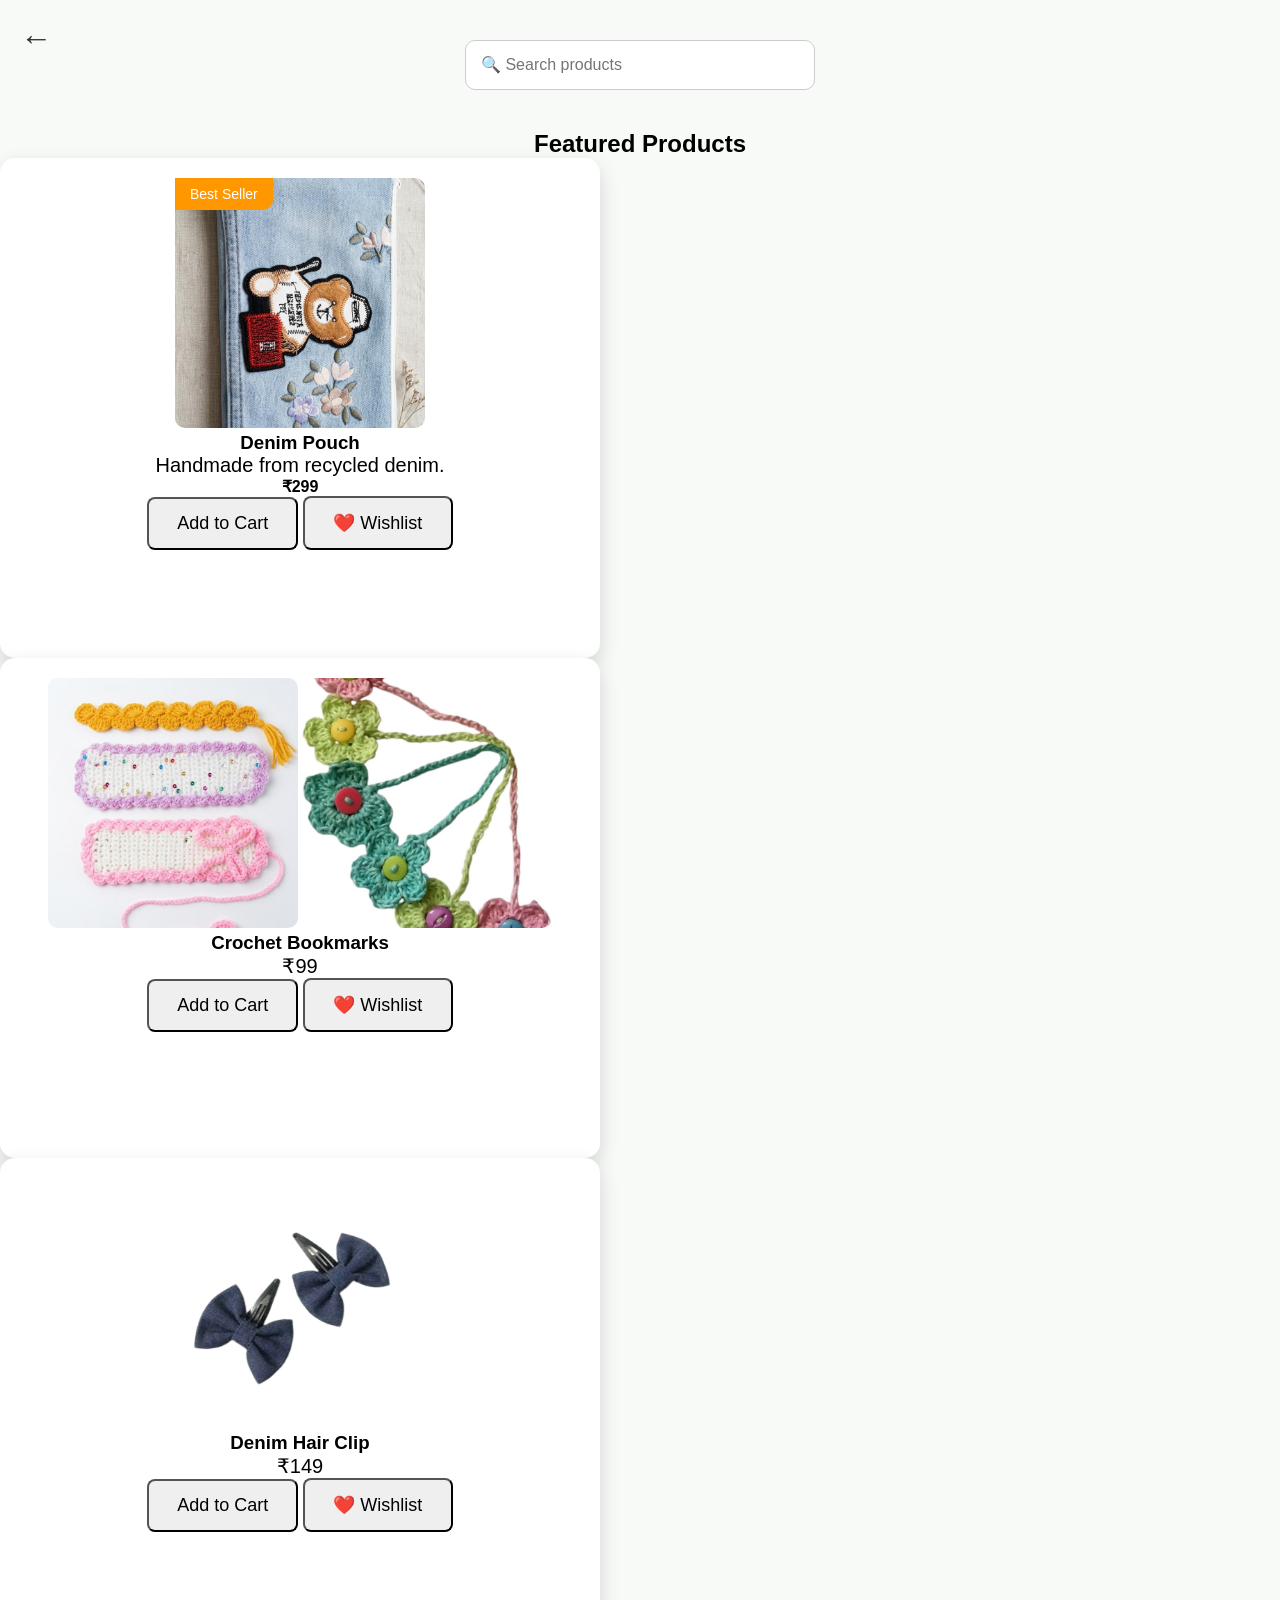
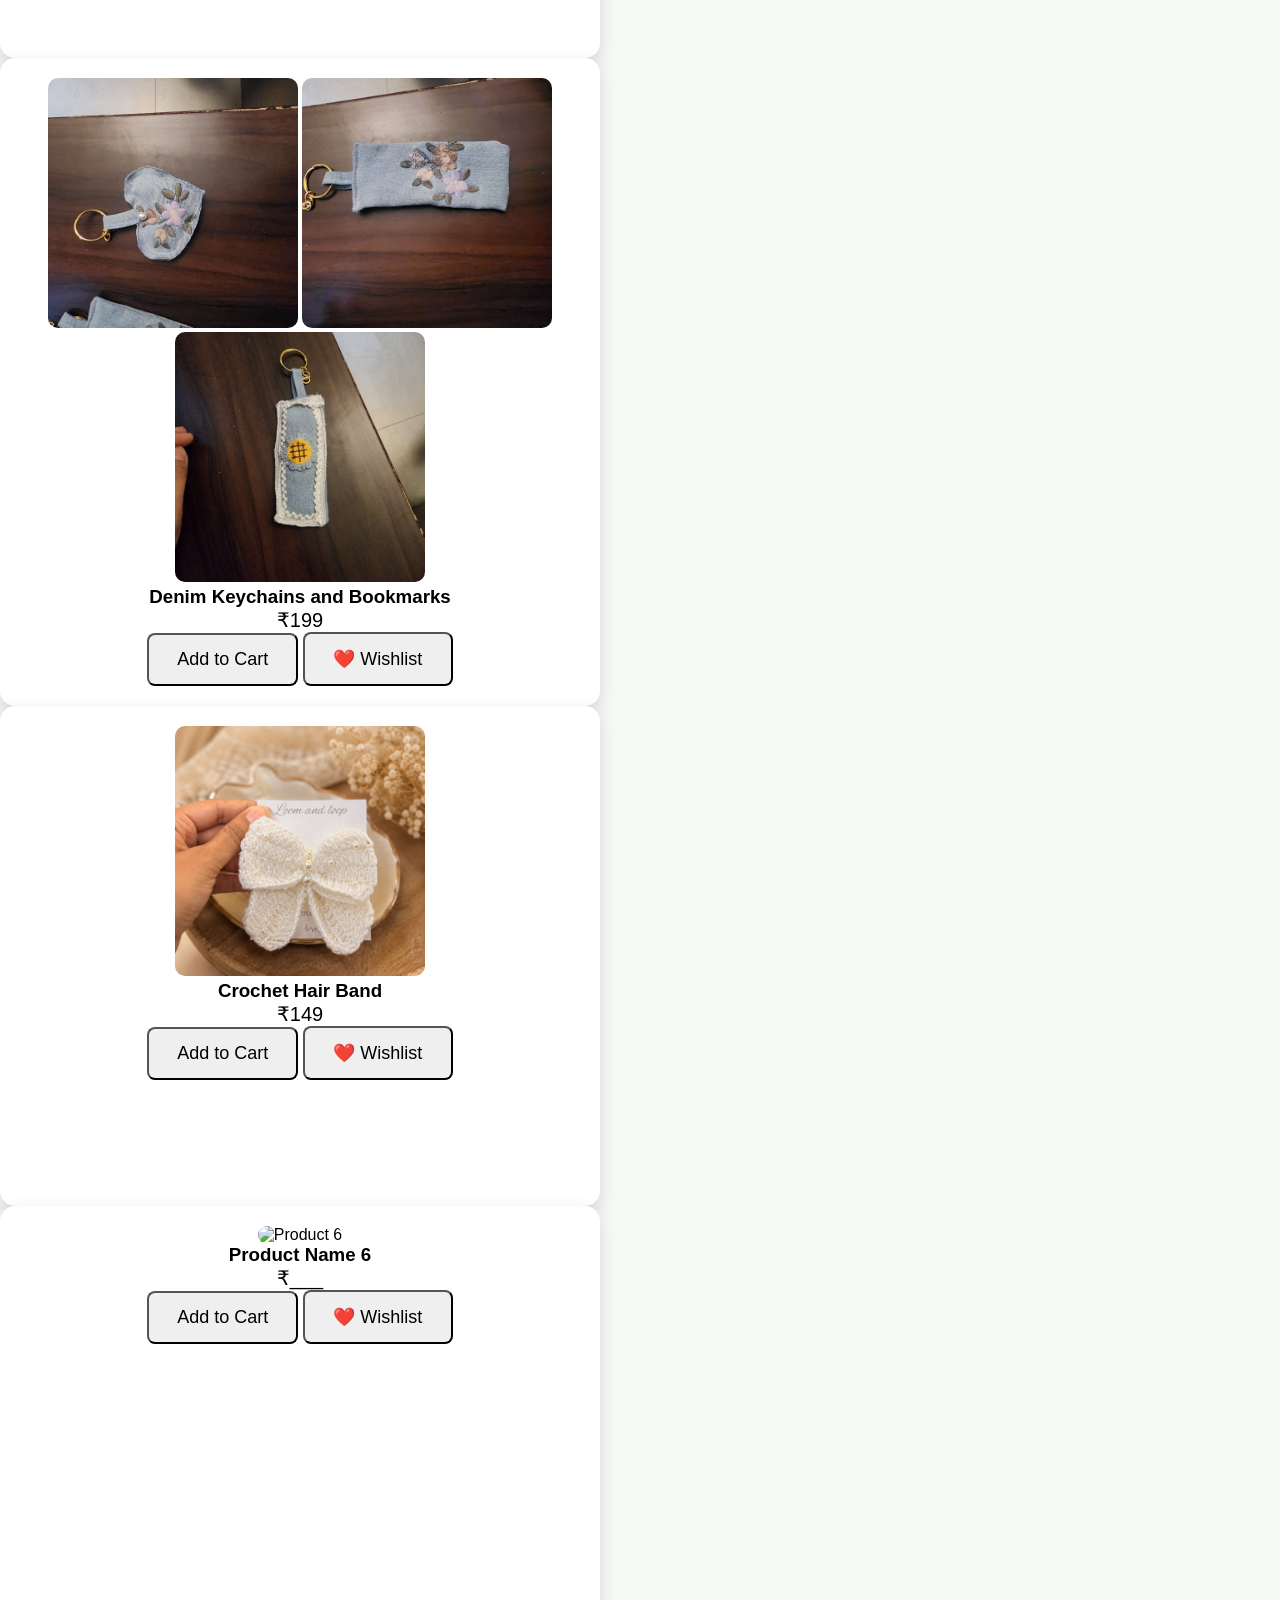
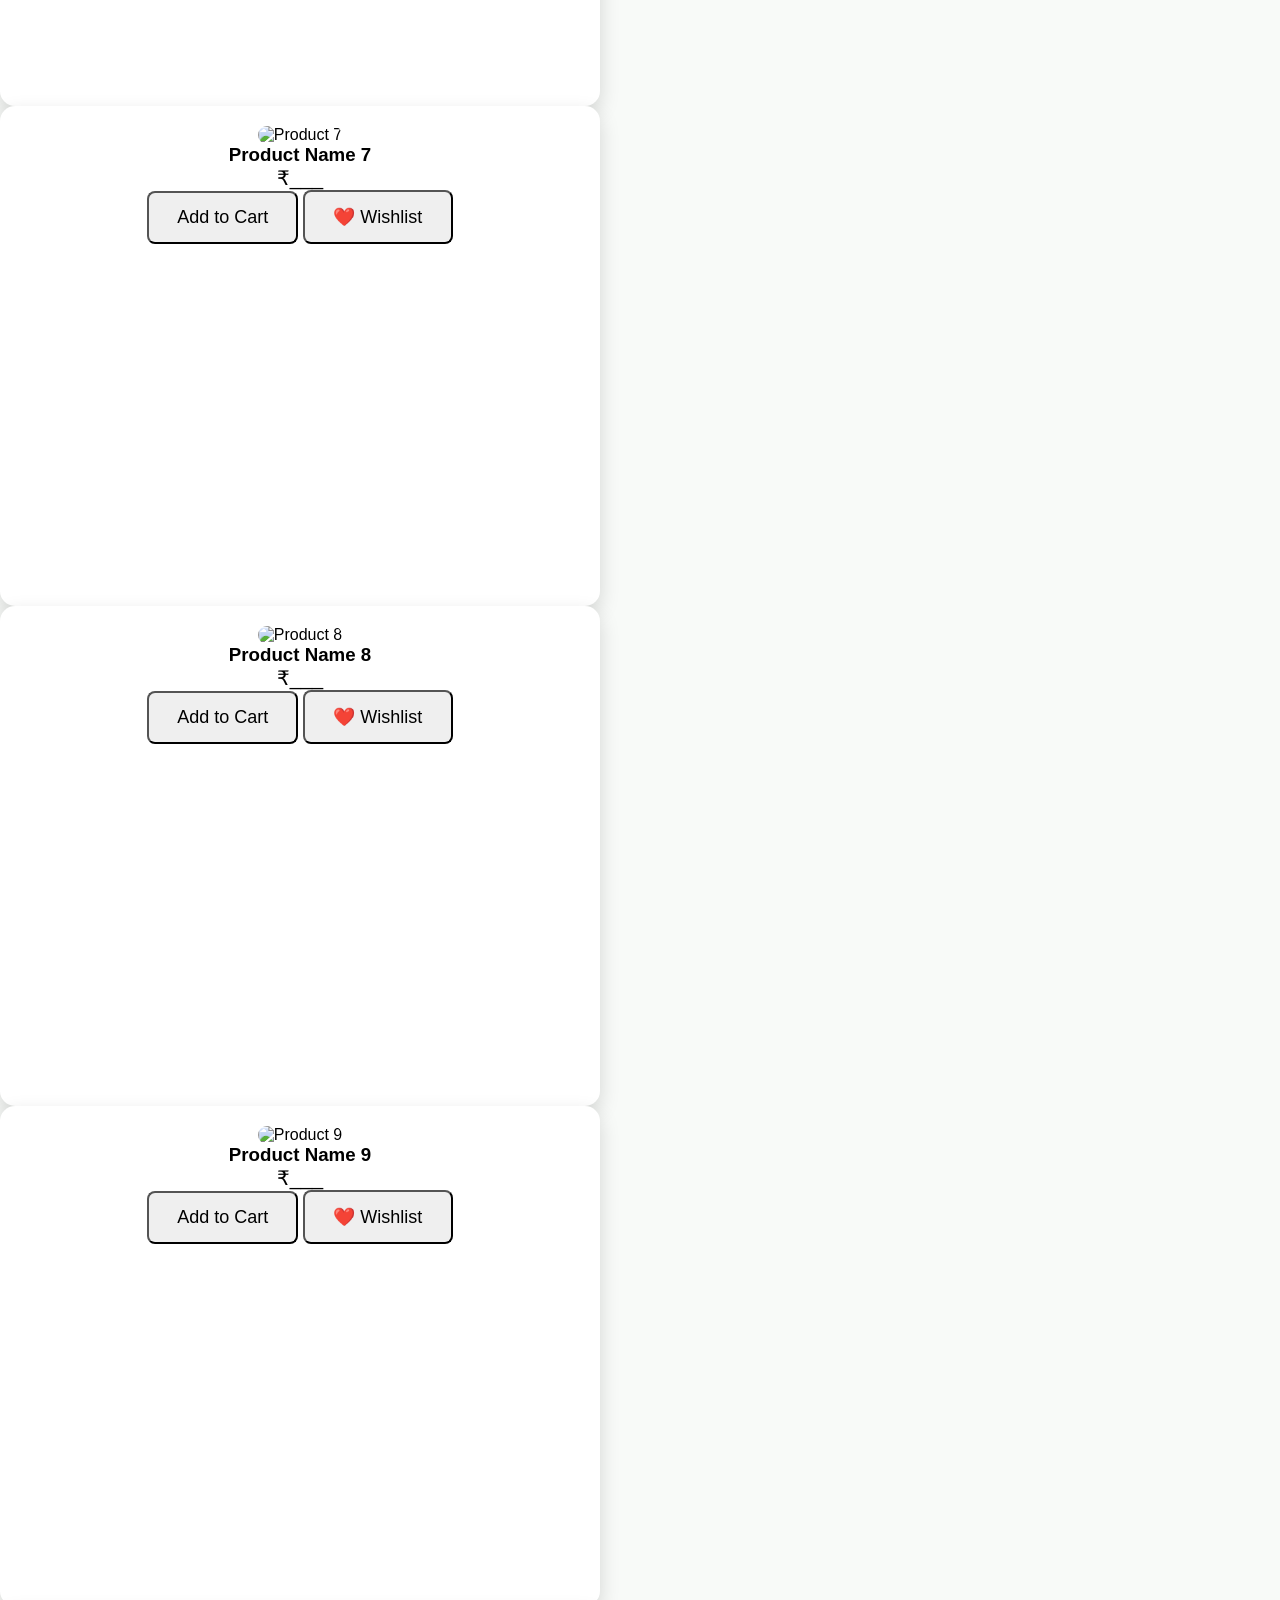
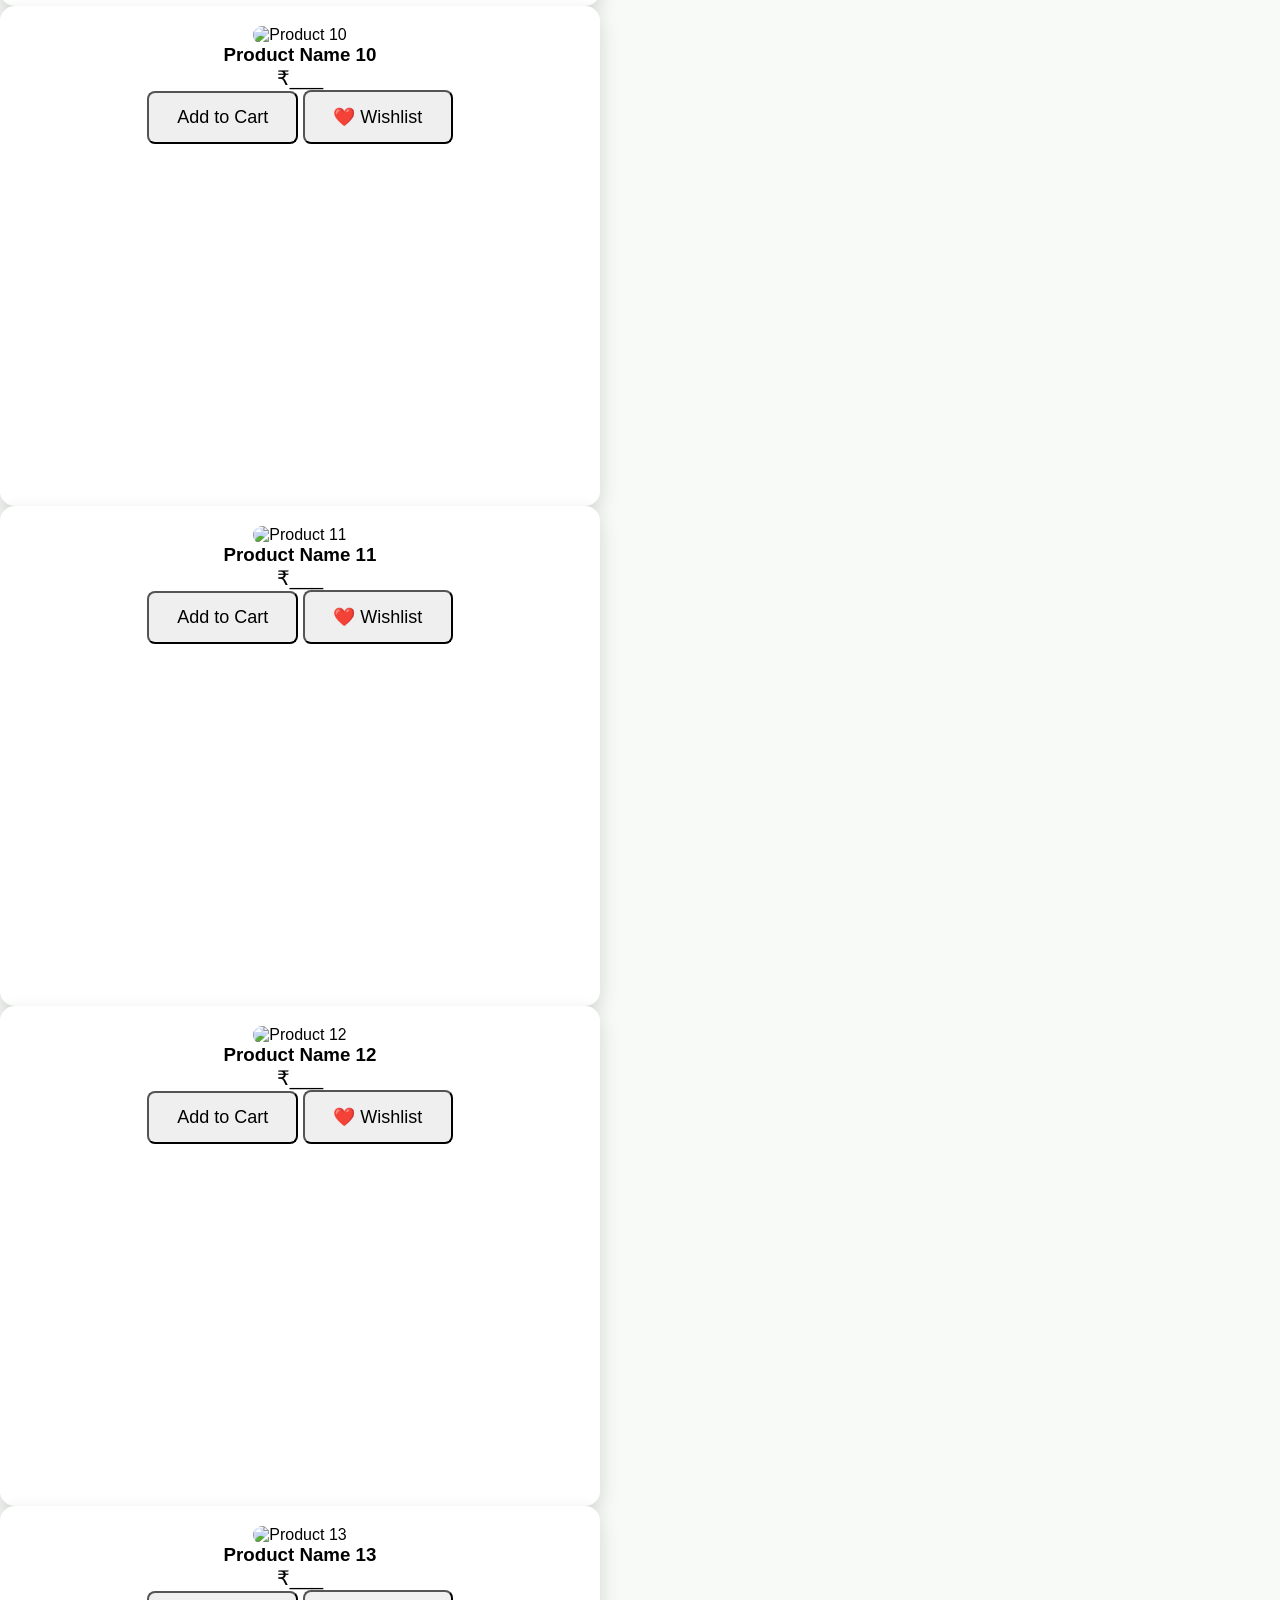
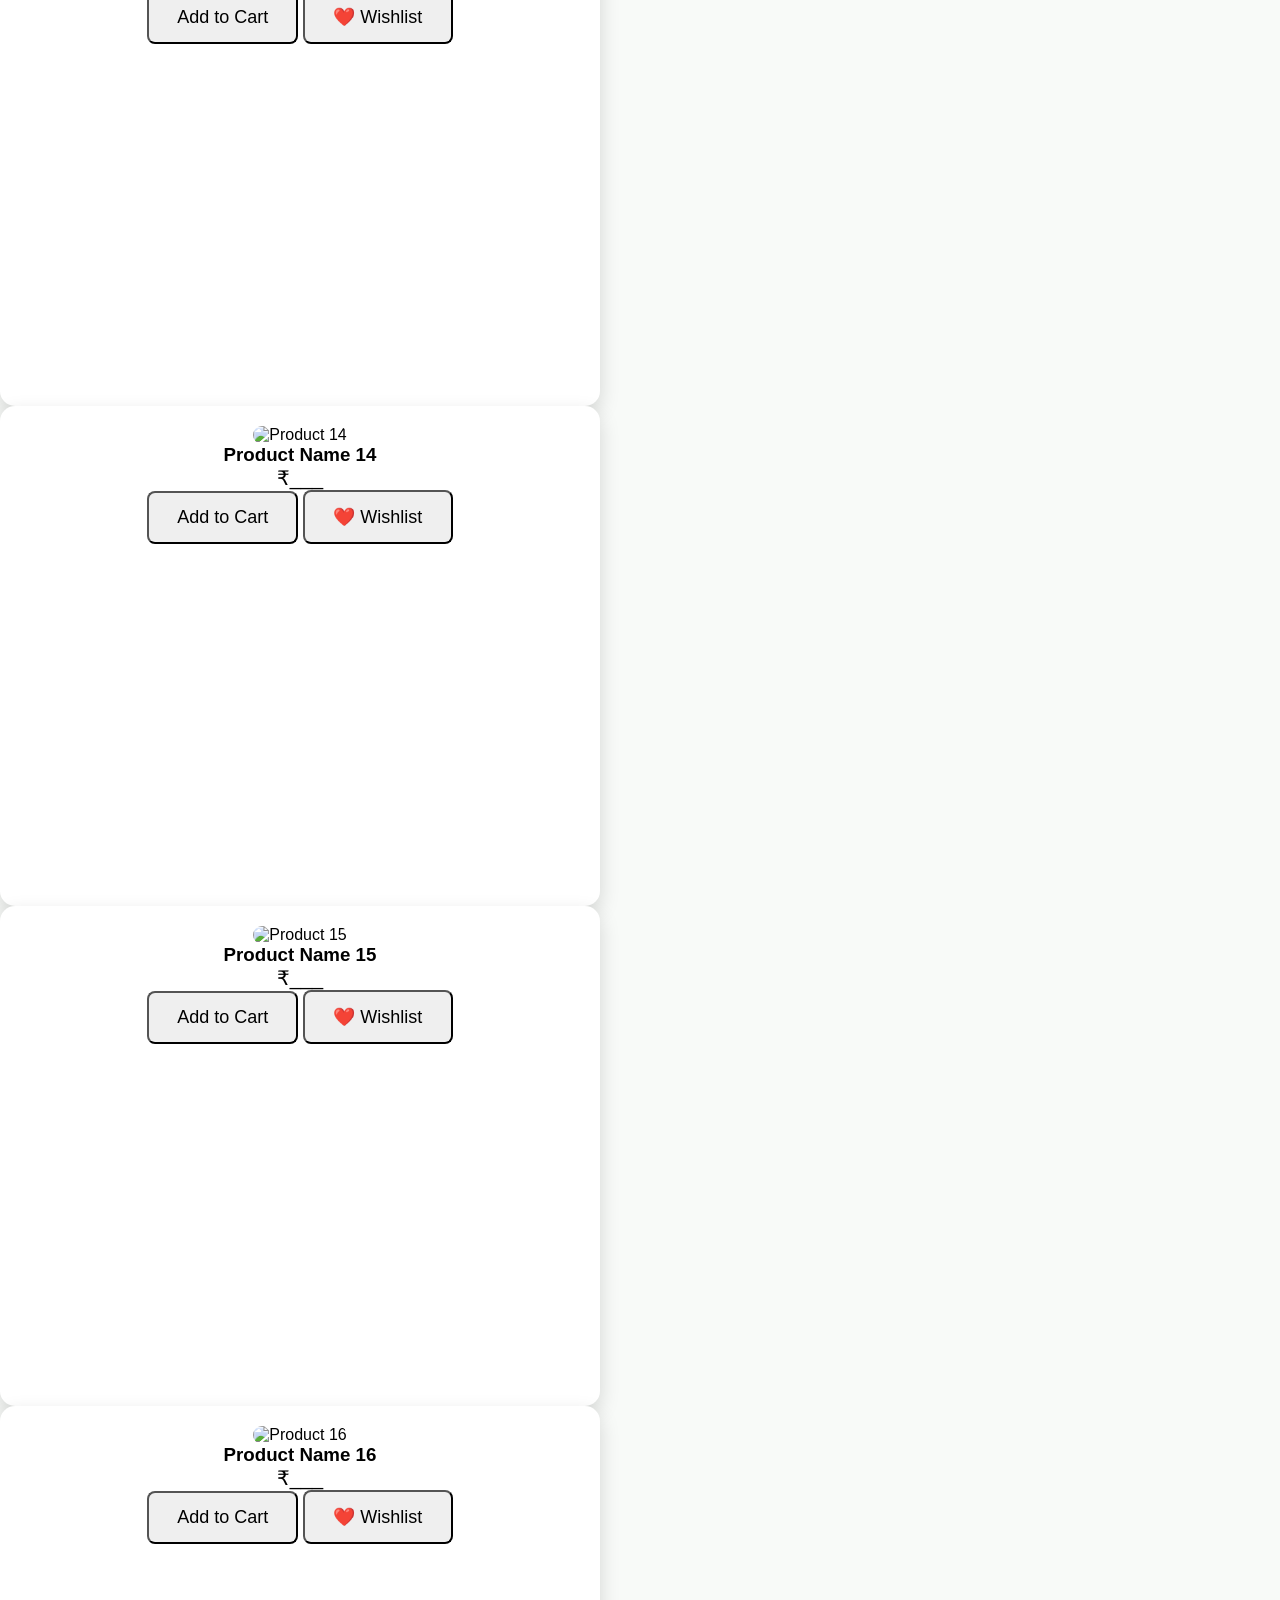
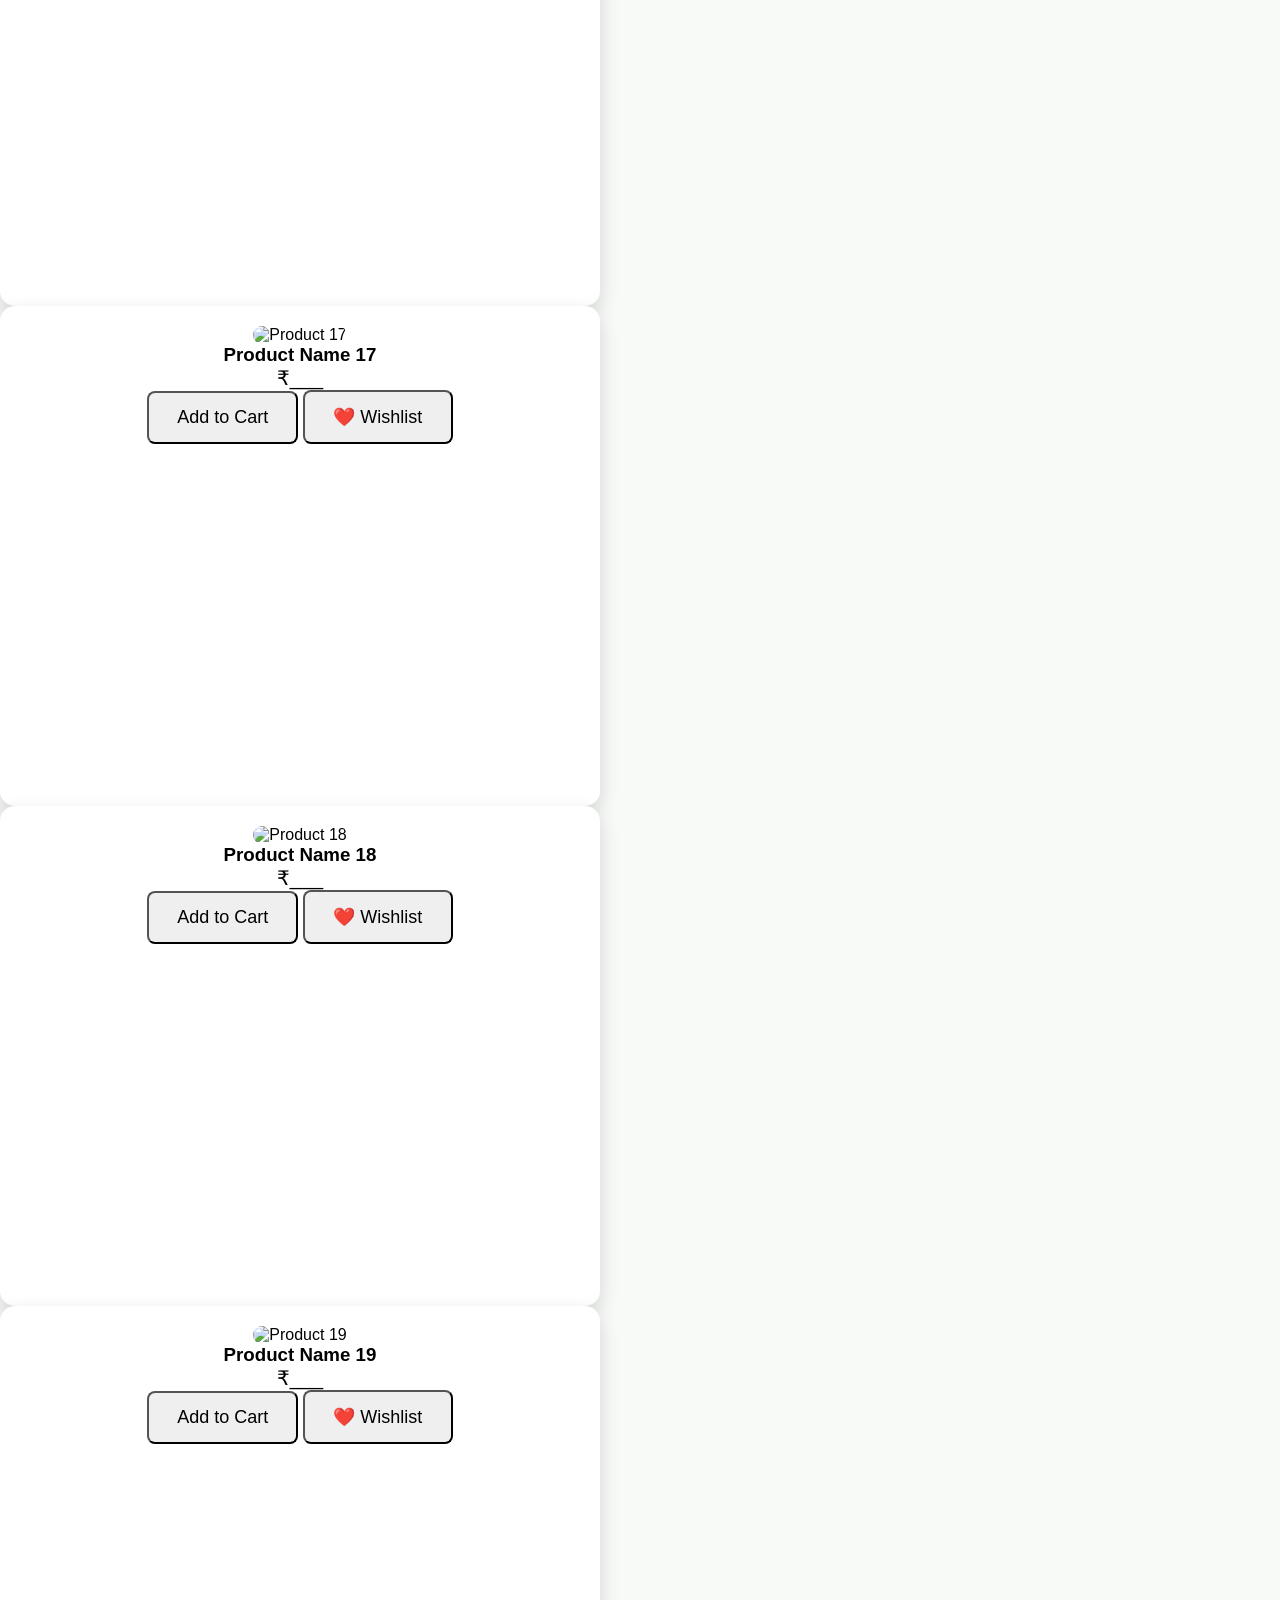
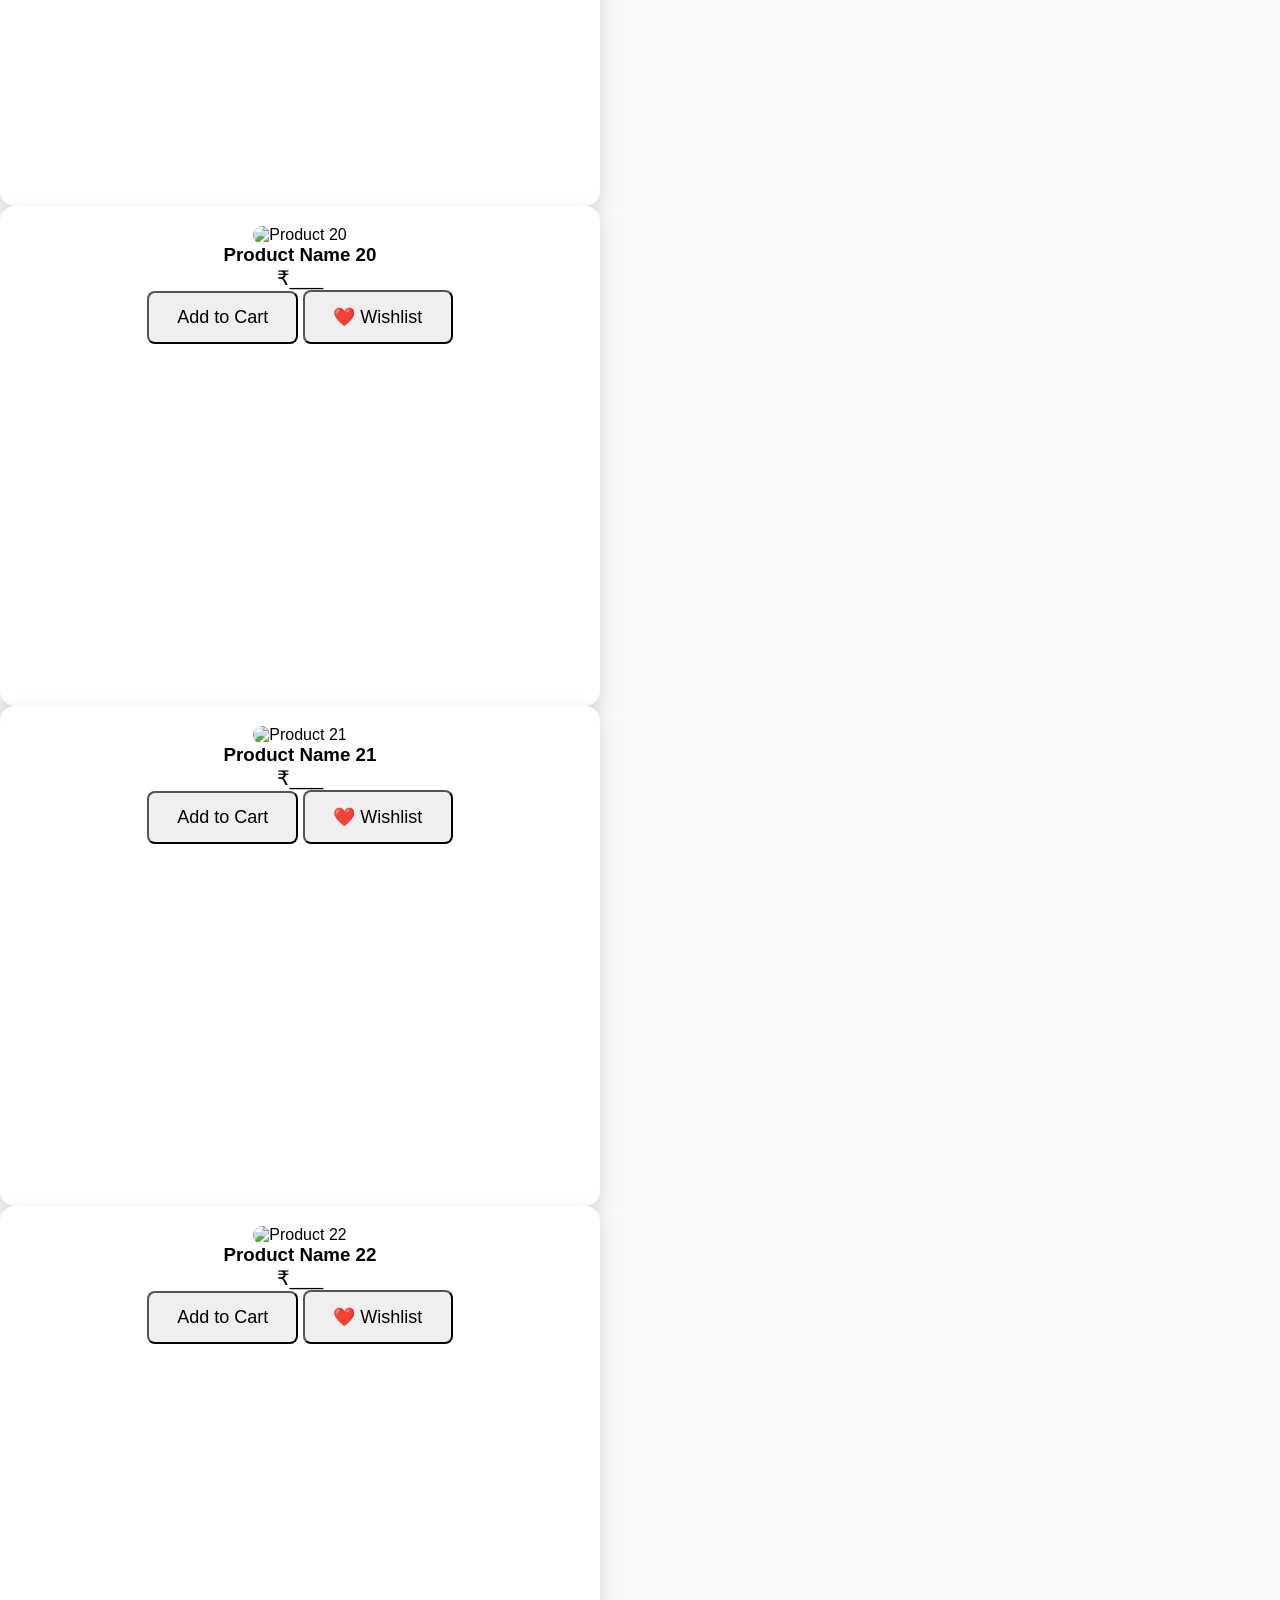
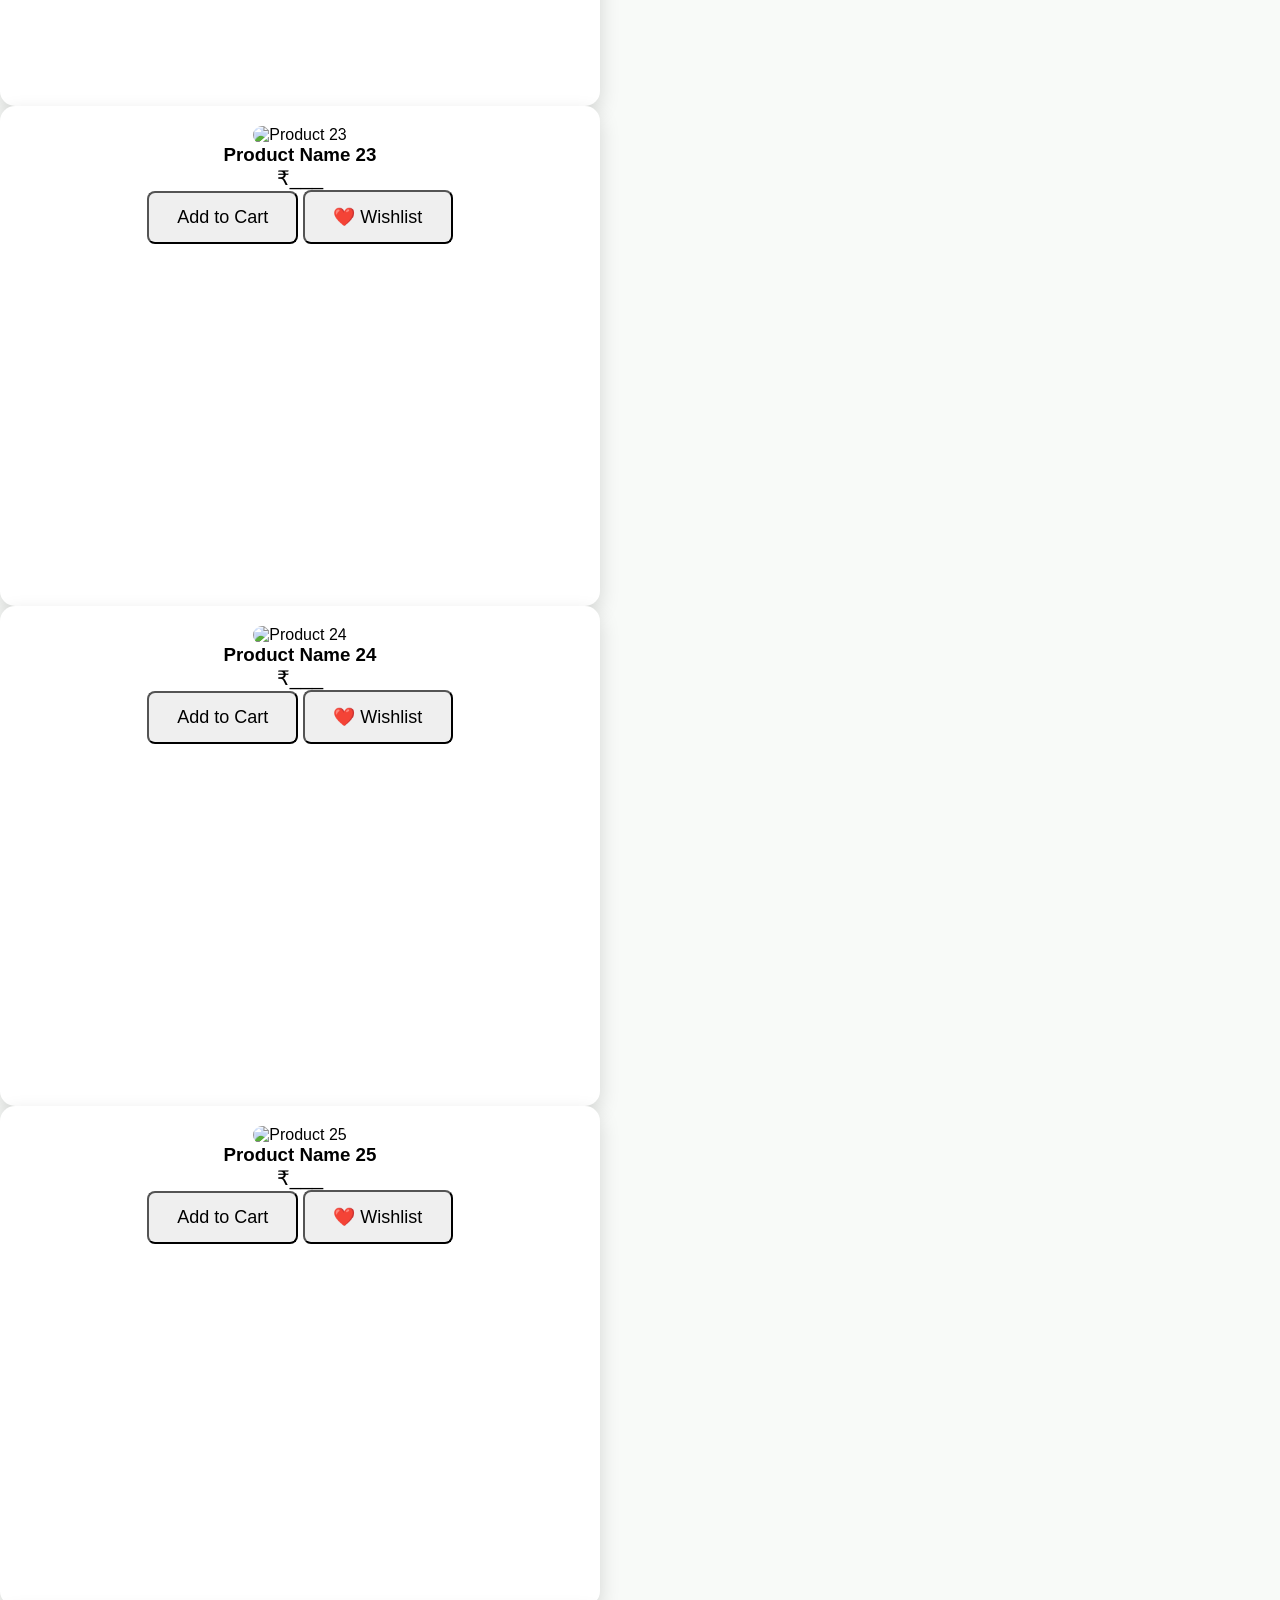
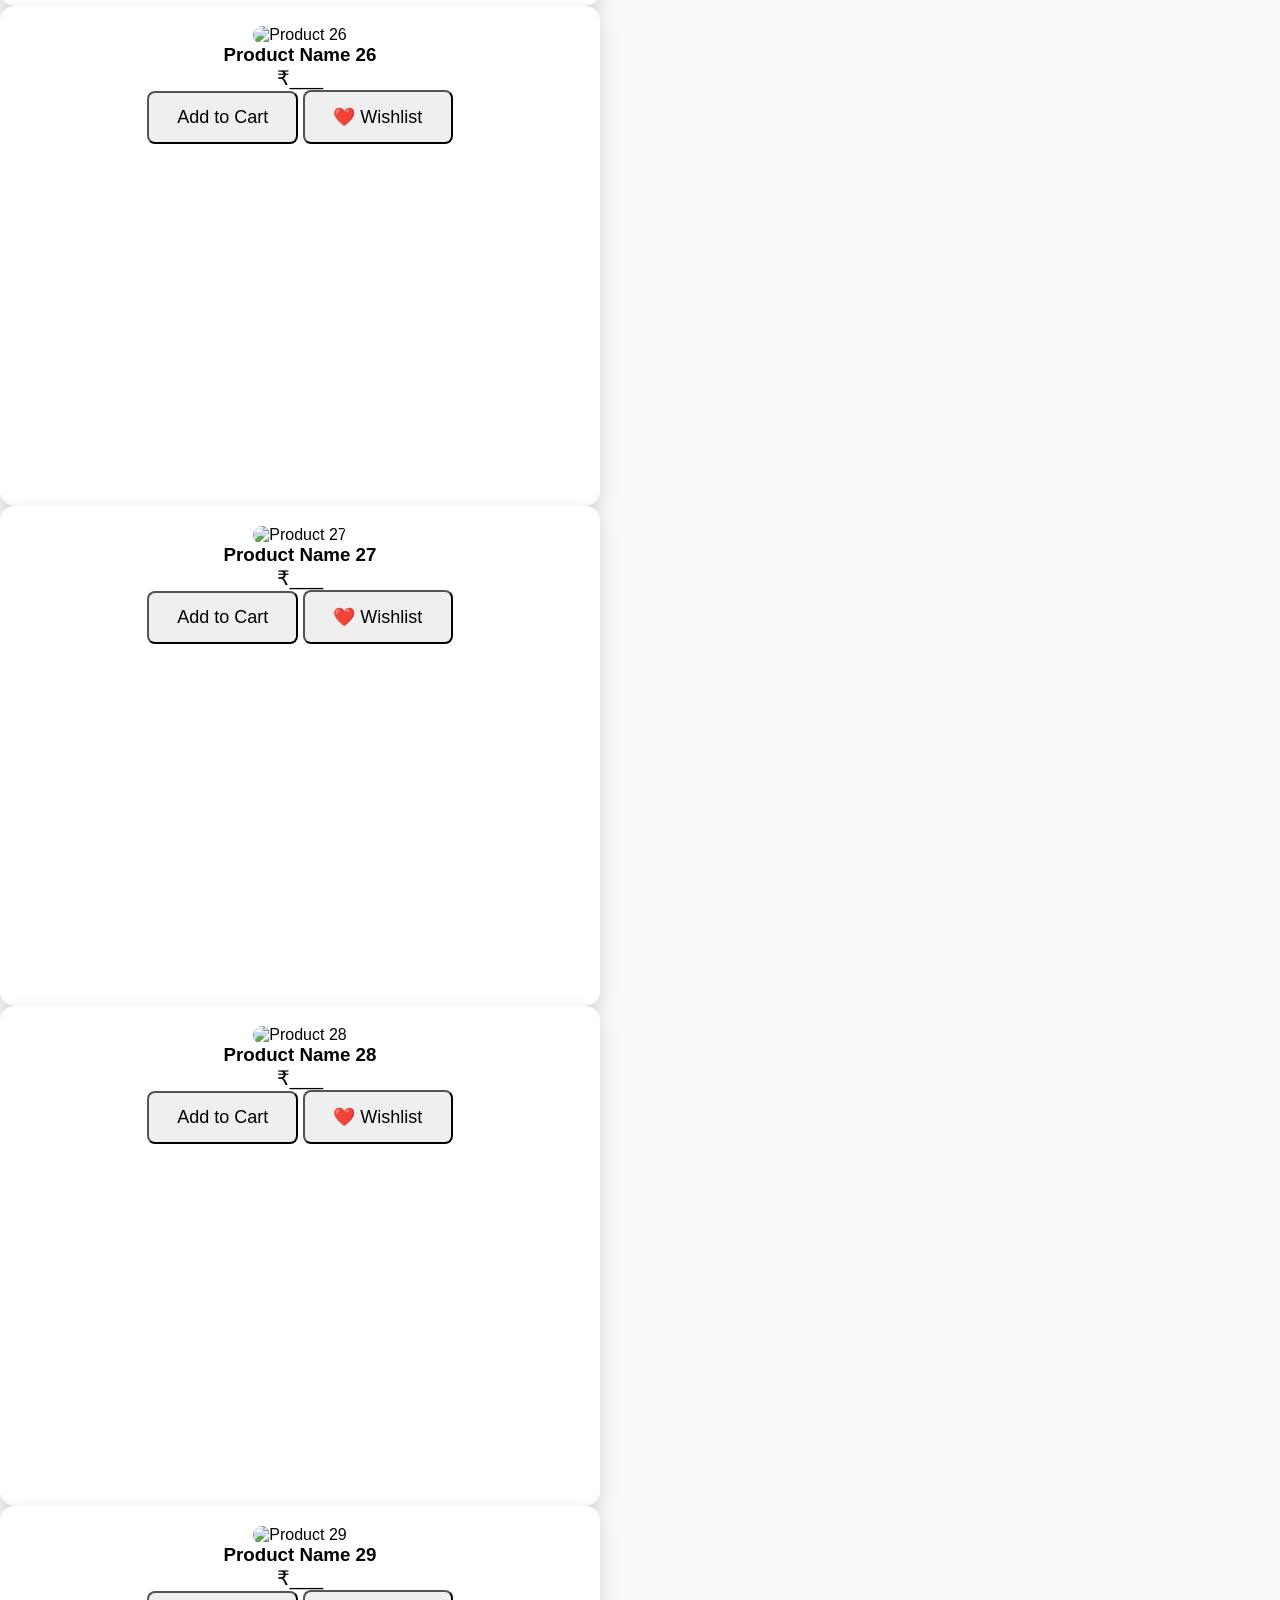
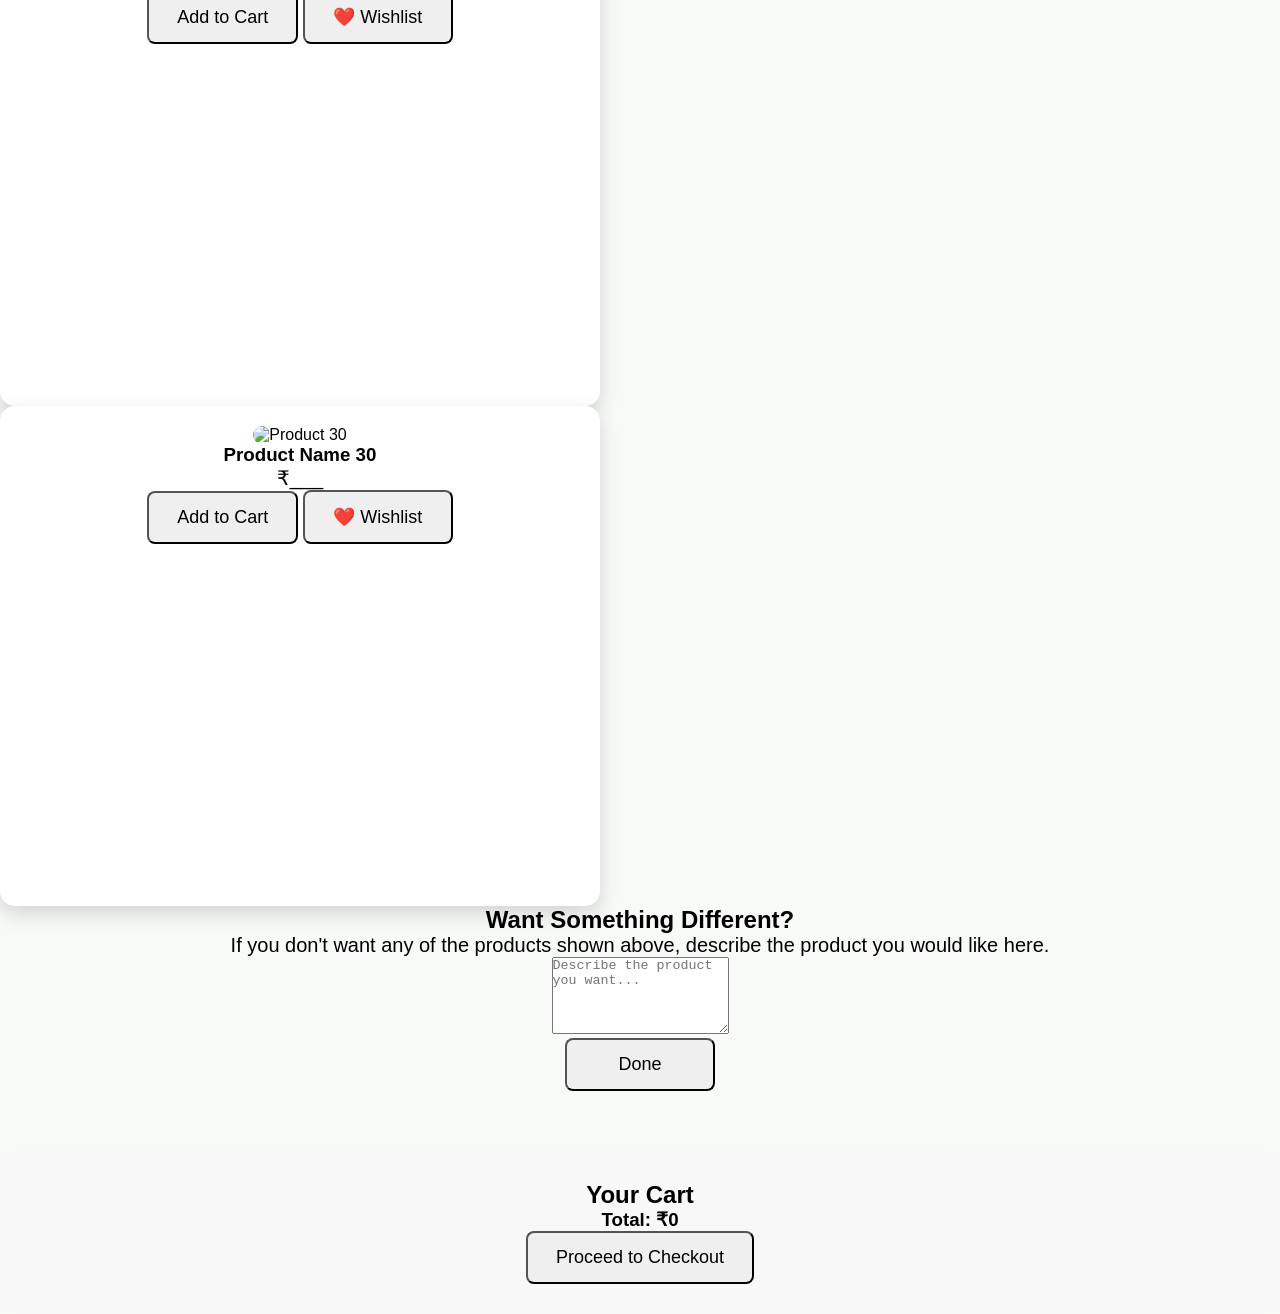
==== Sigma Web Development Course/Day 1/shopnow.html @ 821e3ec6 "Add files via upload" ====
<!DOCTYPE html>
<html lang="en">
<head>
    <meta charset="UTF-8">
    <meta name="viewport" content="width=device-width, initial-scale=1.0">
    <title>Shop Now</title>
    <link rel="stylesheet" href="style.css">
</head>
<body>
<section class="product-tools">

    <input
        type="text"
        id="searchInput"
        placeholder="🔍 Search products">
</section>
   <h2>Featured Products</h2>

<div class="products">

<div class="card">

    <span class="badge">Best Seller</span>

    <img src="pouch.jpeg" alt="Denim Pouch">

    <h3>Denim Pouch</h3>

    <p>
        Handmade from recycled denim.
    </p>

    <h4>₹299</h4>

    <div class="buttons">

        <button class="add-to-cart"
            data-name="Denim Pouch"
            data-price="299">

            Add to Cart

        </button>

        <button class="wishlist">

            ❤️ Wishlist

        </button>


</div>
</div>


    <div class="card">
        <img src="WhatsApp Image 2026-07-03 at 8.43.08 PM.jpeg" alt="Crochet Bookmark">
        <img src="bookmark.jpg" alt="Crochet Bookmark">
        <h3>Crochet Bookmarks</h3>

        <p>₹99</p>

<button class="add-to-cart"
        data-name="Crochet Bookmark"
        data-price="99">
    Add to Cart
</button>
<button class="wishlist">
❤️ Wishlist
</button>

    </div>

    <div class="card">
        <img src="hair clip.png" alt="Denim Hair Clip">

        <h3>Denim Hair Clip</h3>

        <p>₹149</p>

<button class="add-to-cart"
        data-name="Hair Clip"
        data-price="149">
    Add to Cart
</button>
<button class="wishlist">
❤️ Wishlist
</button>

    </div>

    <div class="card">
        <img src="keychain.jpg" alt="Denim Keychain">
        <img src="keychain2.jpg" alt="Denim Keychain">
        <img src="keychain3.jpg" alt="Denim Keychain">
        <h3>Denim Keychains and Bookmarks</h3>

        <p>₹199</p>

<button class="add-to-cart"
        data-name="Denim Keychain and Bookmarks"
        data-price="199">
    Add to Cart
</button>
<button class="wishlist">
❤️ Wishlist
</button>

    </div>
    <div class="card">
        <img src="hair band.jpg" alt="Crochet Hair Band">

        <h3>Crochet Hair Band</h3>

        <p>₹149</p>

<button class="add-to-cart"
        data-name="Crochet Hair Band"
        data-price="149">
    Add to Cart
</button>
<button class="wishlist">
❤️ Wishlist
</button>

    </div>

    <!-- PRODUCT 6 -->
<div class="card">
    <img src="product6.png" alt="Product 6">
    <h3>Product Name 6</h3>
    <p>₹___</p>
    <button class="add-to-cart" data-name="Product Name 6" data-price="0">Add to Cart</button>
    <button class="wishlist">❤️ Wishlist</button>
</div>

<!-- PRODUCT 7 -->
<div class="card">
    <img src="product7.png" alt="Product 7">
    <h3>Product Name 7</h3>
    <p>₹___</p>
    <button class="add-to-cart" data-name="Product Name 7" data-price="0">Add to Cart</button>
    <button class="wishlist">❤️ Wishlist</button>
</div>

<!-- PRODUCT 8 -->
<div class="card">
    <img src="product8.png" alt="Product 8">
    <h3>Product Name 8</h3>
    <p>₹___</p>
    <button class="add-to-cart" data-name="Product Name 8" data-price="0">Add to Cart</button>
    <button class="wishlist">❤️ Wishlist</button>
</div>

<!-- PRODUCT 9 -->
<div class="card">
    <img src="product9.png" alt="Product 9">
    <h3>Product Name 9</h3>
    <p>₹___</p>
    <button class="add-to-cart" data-name="Product Name 9" data-price="0">Add to Cart</button>
    <button class="wishlist">❤️ Wishlist</button>
</div>

<!-- PRODUCT 10 -->
<div class="card">
    <img src="product10.png" alt="Product 10">
    <h3>Product Name 10</h3>
    <p>₹___</p>
    <button class="add-to-cart" data-name="Product Name 10" data-price="0">Add to Cart</button>
    <button class="wishlist">❤️ Wishlist</button>
</div>

<!-- PRODUCT 11 -->
<div class="card">
    <img src="product11.png" alt="Product 11">
    <h3>Product Name 11</h3>
    <p>₹___</p>
    <button class="add-to-cart" data-name="Product Name 11" data-price="0">Add to Cart</button>
    <button class="wishlist">❤️ Wishlist</button>
</div>

<!-- PRODUCT 12 -->
<div class="card">
    <img src="product12.png" alt="Product 12">
    <h3>Product Name 12</h3>
    <p>₹___</p>
    <button class="add-to-cart" data-name="Product Name 12" data-price="0">Add to Cart</button>
    <button class="wishlist">❤️ Wishlist</button>
</div>

<!-- PRODUCT 13 -->
<div class="card">
    <img src="product13.png" alt="Product 13">
    <h3>Product Name 13</h3>
    <p>₹___</p>
    <button class="add-to-cart" data-name="Product Name 13" data-price="0">Add to Cart</button>
    <button class="wishlist">❤️ Wishlist</button>
</div>

<!-- PRODUCT 14 -->
<div class="card">
    <img src="product14.png" alt="Product 14">
    <h3>Product Name 14</h3>
    <p>₹___</p>
    <button class="add-to-cart" data-name="Product Name 14" data-price="0">Add to Cart</button>
    <button class="wishlist">❤️ Wishlist</button>
</div>

<!-- PRODUCT 15 -->
<div class="card">
    <img src="product15.png" alt="Product 15">
    <h3>Product Name 15</h3>
    <p>₹___</p>
    <button class="add-to-cart" data-name="Product Name 15" data-price="0">Add to Cart</button>
    <button class="wishlist">❤️ Wishlist</button>
</div>

<!-- PRODUCT 16 -->
<div class="card">
    <img src="product16.png" alt="Product 16">
    <h3>Product Name 16</h3>
    <p>₹___</p>
    <button class="add-to-cart" data-name="Product Name 16" data-price="0">Add to Cart</button>
    <button class="wishlist">❤️ Wishlist</button>
</div>

<!-- PRODUCT 17 -->
<div class="card">
    <img src="product17.png" alt="Product 17">
    <h3>Product Name 17</h3>
    <p>₹___</p>
    <button class="add-to-cart" data-name="Product Name 17" data-price="0">Add to Cart</button>
    <button class="wishlist">❤️ Wishlist</button>
</div>

<!-- PRODUCT 18 -->
<div class="card">
    <img src="product18.png" alt="Product 18">
    <h3>Product Name 18</h3>
    <p>₹___</p>
    <button class="add-to-cart" data-name="Product Name 18" data-price="0">Add to Cart</button>
    <button class="wishlist">❤️ Wishlist</button>
</div>

<!-- PRODUCT 19 -->
<div class="card">
    <img src="product19.png" alt="Product 19">
    <h3>Product Name 19</h3>
    <p>₹___</p>
    <button class="add-to-cart" data-name="Product Name 19" data-price="0">Add to Cart</button>
    <button class="wishlist">❤️ Wishlist</button>
</div>

<!-- PRODUCT 20 -->
<div class="card">
    <img src="product20.png" alt="Product 20">
    <h3>Product Name 20</h3>
    <p>₹___</p>
    <button class="add-to-cart" data-name="Product Name 20" data-price="0">Add to Cart</button>
    <button class="wishlist">❤️ Wishlist</button>
</div>

<!-- PRODUCT 21 -->
<div class="card">
    <img src="product21.png" alt="Product 21">
    <h3>Product Name 21</h3>
    <p>₹___</p>
    <button class="add-to-cart" data-name="Product Name 21" data-price="0">Add to Cart</button>
    <button class="wishlist">❤️ Wishlist</button>
</div>

<!-- PRODUCT 22 -->
<div class="card">
    <img src="product22.png" alt="Product 22">
    <h3>Product Name 22</h3>
    <p>₹___</p>
    <button class="add-to-cart" data-name="Product Name 22" data-price="0">Add to Cart</button>
    <button class="wishlist">❤️ Wishlist</button>
</div>

<!-- PRODUCT 23 -->
<div class="card">
    <img src="product23.png" alt="Product 23">
    <h3>Product Name 23</h3>
    <p>₹___</p>
    <button class="add-to-cart" data-name="Product Name 23" data-price="0">Add to Cart</button>
    <button class="wishlist">❤️ Wishlist</button>
</div>

<!-- PRODUCT 24 -->
<div class="card">
    <img src="product24.png" alt="Product 24">
    <h3>Product Name 24</h3>
    <p>₹___</p>
    <button class="add-to-cart" data-name="Product Name 24" data-price="0">Add to Cart</button>
    <button class="wishlist">❤️ Wishlist</button>
</div>

<!-- PRODUCT 25 -->
<div class="card">
    <img src="product25.png" alt="Product 25">
    <h3>Product Name 25</h3>
    <p>₹___</p>
    <button class="add-to-cart" data-name="Product Name 25" data-price="0">Add to Cart</button>
    <button class="wishlist">❤️ Wishlist</button>
</div>

<!-- PRODUCT 26 -->
<div class="card">
    <img src="product26.png" alt="Product 26">
    <h3>Product Name 26</h3>
    <p>₹___</p>
    <button class="add-to-cart" data-name="Product Name 26" data-price="0">Add to Cart</button>
    <button class="wishlist">❤️ Wishlist</button>
</div>

<!-- PRODUCT 27 -->
<div class="card">
    <img src="product27.png" alt="Product 27">
    <h3>Product Name 27</h3>
    <p>₹___</p>
    <button class="add-to-cart" data-name="Product Name 27" data-price="0">Add to Cart</button>
    <button class="wishlist">❤️ Wishlist</button>
</div>

<!-- PRODUCT 28 -->
<div class="card">
    <img src="product28.png" alt="Product 28">
    <h3>Product Name 28</h3>
    <p>₹___</p>
    <button class="add-to-cart" data-name="Product Name 28" data-price="0">Add to Cart</button>
    <button class="wishlist">❤️ Wishlist</button>
</div>

<!-- PRODUCT 29 -->
<div class="card">
    <img src="product29.png" alt="Product 29">
    <h3>Product Name 29</h3>
    <p>₹___</p>
    <button class="add-to-cart" data-name="Product Name 29" data-price="0">Add to Cart</button>
    <button class="wishlist">❤️ Wishlist</button>
</div>

<!-- PRODUCT 30 -->
<div class="card">
    <img src="product30.png" alt="Product 30">
    <h3>Product Name 30</h3>
    <p>₹___</p>
    <button class="add-to-cart" data-name="Product Name 30" data-price="0">Add to Cart</button>
    <button class="wishlist">❤️ Wishlist</button>
</div>

</div>

<section class="custom-product-section">

    <h2>Want Something Different?</h2>

    <p>
        If you don't want any of the products shown above,
        describe the product you would like here.
    </p>

    <textarea
        id="customProduct"
        rows="5"
        placeholder="Describe the product you want..."
    ></textarea>

    <br>

    <button id="doneCustomProduct">
        Done
    </button>

    <p id="customProductMessage"></p>

</section>

<section class="cart-section">

    <h2>Your Cart</h2>

    <ul id="cartItems"></ul>

    <h3>Total: ₹<span id="cartTotal">0</span></h3>

    <button id="checkoutButton">
    Proceed to Checkout
    </button>
</section>
<script src="script.js"></script>


</body>
<a href="index.html" class="home-arrow" title="Back to Home">←</a>
</html>
---- Sigma Web Development Course/Day 1/style.css ----
body{
    background:linear-gradient(to right,#dff6e4,#ffffff);
    text-align: center;
}
h1{
    color: darkblue;
}
p{
    font-size: 20px;
}
.Products-button{
    background-color: green;
    color: white;
    font-size: 20px;
}
.Contact-button{
    background-color: red;
    color: white;
    font-size: 20px;
}
.About-button{
    background-color: blue;
    color: white;
    font-size: 20px;
}
.Products-button:hover{
    background-color: darkgreen;
    cursor: pointer;
}
.Contact-button:hover{
    background-color: darkred;
    cursor: pointer;
}
.About-button:hover{
    background-color: darkblue;
    cursor: pointer;
}
/* ---------- NAVBAR ---------- */

*{
    margin:0;
    padding:0;
    box-sizing:border-box;
}

body{
    font-family:Arial, Helvetica, sans-serif;
    background:#f8faf8;
}

.navbar{

    display:flex;

    justify-content:space-between;

    align-items:center;

    padding:18px 60px;

    background:white;

    box-shadow:0 4px 15px rgba(0,0,0,.08);

    position:sticky;

    top:0;

    z-index:1000;

}

.logo{

    display:flex;

    align-items:center;

    gap:12px;

}

.logo img{

    width:60px;

}

.logo h2{

    color:#1f4e79;

    font-size:28px;

}

.nav-links{

    display:flex;

    list-style:none;

    gap:35px;

}

.nav-links a{

    text-decoration:none;

    color:#333;

    font-weight:bold;

    transition:.3s;

}

.nav-links a:hover{

    color:#2e8b57;

}

.active{

    color:#2e8b57 !important;

}

.nav-icons{

    display:flex;

    gap:15px;

}

.nav-icons button{

    border:none;

    background:#2e8b57;

    color:white;

    padding:10px 14px;

    border-radius:8px;

    cursor:pointer;

    transition:.3s;

    font-size:18px;

}

.nav-icons button:hover{

    background:#1f4e79;

    transform:scale(1.08);
}
/* ---------- HERO SECTION ---------- */

.hero{

    height:90vh;

    background:
    linear-gradient(rgba(0,0,0,.45),rgba(0,0,0,.45)),
    url("hero.jpg");

    background-size:cover;

    background-position:center;

    display:flex;

    justify-content:center;

    align-items:center;

    text-align:center;

    color:white;

}

.hero-content{

    max-width:700px;

    padding:20px;

}

.hero h1{

    font-size:60px;

    margin-bottom:20px;

    line-height:1.2;

}

.hero p{

    font-size:22px;

    line-height:1.7;

    margin-bottom:35px;

}

.hero-buttons{

    display:flex;

    justify-content:center;

    gap:20px;

}
/* ---------- WHY CHOOSE US ---------- */

.why-us{

    padding:80px 10%;

    text-align:center;

    background:#ffffff;

}

.why-us h2{

    font-size:42px;

    color:#1F4E79;

    margin-bottom:50px;

}

.features{

    display:flex;

    justify-content:center;

    gap:30px;

    flex-wrap:wrap;

}

.feature-card{

    background:#f8faf8;

    width:300px;

    padding:30px;

    border-radius:18px;

    box-shadow:0 8px 20px rgba(0,0,0,.08);

    transition:.3s;

}

.feature-card:hover{

    transform:translateY(-10px);

    box-shadow:0 15px 30px rgba(0,0,0,.15);

}

.feature-icon{

    font-size:50px;

    margin-bottom:20px;

}

.feature-card h3{

    color:#2E8B57;

    margin-bottom:15px;

}

.feature-card p{

    line-height:1.7;

    color:#555;

}

/* ---------- TESTIMONIALS ---------- */

.testimonials{

    padding:80px 10%;

    background:white;

    text-align:center;

}

.testimonials h2{

    font-size:42px;

    color:#1F4E79;

    margin-bottom:50px;

}

.testimonial-container{

    display:flex;

    gap:30px;

    justify-content:center;

    flex-wrap:wrap;

}

.testimonial-card{

    background:#f8faf8;

    width:320px;

    padding:30px;

    border-radius:18px;

    box-shadow:0 8px 20px rgba(0,0,0,.08);

    transition:.3s;

}

.testimonial-card:hover{

    transform:translateY(-10px);

    box-shadow:0 15px 30px rgba(0,0,0,.15);

}

.testimonial-card img{

    width:90px;

    height:90px;

    border-radius:50%;

    object-fit:cover;

    margin-bottom:20px;

}

.stars{

    color:gold;

    font-size:24px;

    margin:15px 0;

}

.testimonial-card p{

    line-height:1.7;

    color:#555;

}


/* ---------- NEWSLETTER ---------- */

.newsletter{

    background:#1F4E79;

    color:white;

    padding:80px 10%;

    text-align:center;

}

.newsletter-content{

    max-width:700px;

    margin:auto;

}

.newsletter h2{

    font-size:42px;

    margin-bottom:20px;

}

.newsletter p{

    font-size:18px;

    line-height:1.7;

    margin-bottom:35px;

}

#newsletterForm{

    display:flex;

    justify-content:center;

    gap:15px;

    flex-wrap:wrap;

}

#newsletterEmail{

    width:350px;

    padding:15px;

    border:none;

    border-radius:10px;

    font-size:16px;

}

#newsletterForm button{

    background:#2E8B57;

    color:white;

    border:none;

    padding:15px 30px;

    border-radius:10px;

    cursor:pointer;

    font-size:16px;

    transition:.3s;

}

#newsletterForm button:hover{

    background:#256d46;

}

/* ---------- PRODUCTS HERO ---------- */

.products-hero{

    background:linear-gradient(135deg,#1F4E79,#2E8B57);

    color:white;

    text-align:center;

    padding:80px 20px;

}

.products-hero h1{

    font-size:50px;

    margin-bottom:20px;

}

.products-hero p{

    font-size:20px;

    max-width:700px;

    margin:auto;

    line-height:1.7;

}

.product-tools{

    text-align:center;

    padding:40px;

}

.product-tools input{

    width:350px;

    padding:15px;

    border-radius:10px;

    border:1px solid #ccc;

    font-size:16px;

}

.filters{

    margin-top:25px;

}

.filter{

    background:#2E8B57;

    color:white;

    border:none;

    padding:12px 22px;

    margin:5px;

    border-radius:8px;

    cursor:pointer;

}

.active-filter{

    background:#1F4E79;

}

.badge{

    position:absolute;

    background:#FF9800;

    color:white;

    padding:8px 15px;

    border-radius:0 0 10px 0;

    font-size:14px;

}

.product-card{

    position:relative;

}

/* ---------- QUICK VIEW ---------- */

.popup{

    display:none;

    position:fixed;

    top:0;

    left:0;

    width:100%;

    height:100%;

    background:rgba(0,0,0,.6);

    justify-content:center;

    align-items:center;

    z-index:9999;

}

.popup-box{

    background:white;

    width:420px;

    padding:30px;

    border-radius:18px;

    text-align:center;

    position:relative;

}

.popup-box img{

    width:250px;

    border-radius:12px;

    margin-bottom:20px;

}

#closePopup{

    position:absolute;

    right:20px;

    top:15px;

    font-size:28px;

    cursor:pointer;

}

/* ---------- CART SECTION ---------- */

.cart-section{

    margin-top:60px;

    padding:30px;

    background:#f8f8f8;

    border-radius:20px;

}

#cartItems{

    list-style:none;

    padding:0;

}

#cartItems li{

    display:flex;

    justify-content:space-between;

    align-items:center;

    margin:15px 0;

    padding:12px;

    background:white;

    border-radius:10px;

}

#cartItems button{

    background:red;

    color:white;

    border:none;

    padding:6px 10px;

    border-radius:6px;

    cursor:pointer;

}

.shop-button{

    background-color:white;

    color:navy;

    border:2px solid navy;

    padding:12px 20px;

    border-radius:8px;

}
.shop-button:hover{

    background-color:navy;

    color:white;

    cursor:pointer;

}
.shopnow.html{
    display: flex;
    justify-content: space-evenly;
    gap: 20px;
    margin-top: 40px;
    flex-wrap: wrap;
}
.card{
    background: white;
    width: 250px;
    padding: 20px;
    border-radius: 15px;
    text-align: center;
    transition:0.6s;
}
.card{
    background: white;
    width: 250px;
    padding: 20px;
    border-radius: 15px;
    text-align: center;

    box-shadow: 0 5px 15px rgba(0,0,0,0.15);
}
.card img{
    border-radius: 10px;
}
.card{

transition:.3s;

}

.card:hover{

transform:translateY(-10px) scale(1.03);

box-shadow:0 15px 30px rgba(0,0,0,.2);

}
body{
    font-family: Arial, sans-serif;
}
.card{
    box-shadow:0 8px 20px rgba(0,0,0,0.15);
}
footer{
    background:#12372A;
    color:white;
    text-align:center;
    padding:30px;
    margin-top:50px;
}

footer a{
    color:white;
    text-decoration:none;
}
.instagram-button{

    background-color:white;

    color:navy;

    border:2px solid navy;

    padding:12px 20px;

    border-radius:8px;

}
.instagram-button:hover{

    background-color:navy;

    color:white;;

    cursor:pointer;

}
.email-button{

    background-color:white;

    color:navy;

    border:2px solid navy;

    padding:12px 20px;

    border-radius:8px;

}
.email-button:hover{

    background-color:navy;

    color:white;;

    cursor:pointer;

}
/* =====================================
   🌙 BEAUTIFUL LOOM & LOOP NIGHT MODE
===================================== */

body {
    transition: background 0.5s ease, color 0.5s ease;
}

.navbar,
.feature-card,
.testimonial-card,
.why-us,
.testimonials,
.newsletter,
footer,
.card {
    transition: background 0.5s ease,
                color 0.5s ease,
                box-shadow 0.5s ease;
}


/* 🌌 MAIN BACKGROUND */

.dark-mode {
    background: #081412;
    color: #f5fff8;
}


/* 🌙 NAVBAR */

.dark-mode .navbar {
    background: #0b1f19;
    box-shadow: 0 4px 25px rgba(46, 139, 87, 0.35);
}

.dark-mode .logo h2 {
    color: #8ee6ad;
}

.dark-mode .nav-links a {
    color: #eeeeee;
}

.dark-mode .nav-links a:hover {
    color: #6ee89a;
}


/* 🌙 NIGHT MODE BUTTON */

#nightMode {
    width: 48px;
    height: 48px;
    border-radius: 50%;
    border: 2px solid #2e8b57;
    background: #f5fff8;
    color: #1f4e79;
    font-size: 22px;
    cursor: pointer;
    transition: 0.4s ease;
}

#nightMode:hover {
    transform: rotate(20deg) scale(1.12);
    box-shadow: 0 0 20px rgba(46, 139, 87, 0.5);
}

.dark-mode #nightMode {
    background: #17372d;
    color: #ffe9a6;
    border-color: #65c98b;
    box-shadow: 0 0 18px rgba(101, 201, 139, 0.35);
}


/* 🌿 WHY CHOOSE US */

.dark-mode .why-us {
    background: #0d211b;
}

.dark-mode .why-us h2 {
    color: #8ee6ad;
}

.dark-mode .feature-card {
    background: #163128;
    color: white;
    box-shadow: 0 8px 25px rgba(0, 0, 0, 0.45);
}

.dark-mode .feature-card:hover {
    box-shadow: 0 15px 35px rgba(46, 139, 87, 0.35);
}

.dark-mode .feature-card h3 {
    color: #72d99a;
}

.dark-mode .feature-card p {
    color: #d8e5de;
}


/* ⭐ TESTIMONIALS */

.dark-mode .testimonials {
    background: #081612;
}

.dark-mode .testimonials h2 {
    color: #8ee6ad;
}

.dark-mode .testimonial-card {
    background: #163128;
    color: white;
    box-shadow: 0 8px 25px rgba(0, 0, 0, 0.45);
}

.dark-mode .testimonial-card:hover {
    box-shadow: 0 15px 35px rgba(46, 139, 87, 0.3);
}

.dark-mode .testimonial-card p {
    color: #d8e5de;
}


/* 📦 PRODUCT CARDS */

.dark-mode .card {
    background: #163128;
    color: white;
    box-shadow: 0 8px 25px rgba(0, 0, 0, 0.5);
}

.dark-mode .card:hover {
    box-shadow: 0 15px 35px rgba(46, 139, 87, 0.35);
}


/* 💌 NEWSLETTER */

.dark-mode .newsletter {
    background: linear-gradient(
        135deg,
        #0c2b20,
        #102b3b
    );
}


/* 🖤 FOOTER */

.dark-mode footer {
    background: #030907;
    box-shadow: 0 -5px 25px rgba(46, 139, 87, 0.18);
}


/* ✨ HEADINGS */

.dark-mode h1,
.dark-mode h2,
.dark-mode h3 {
    text-shadow: 0 2px 12px rgba(0, 0, 0, 0.45);
}
.cart{

    margin:50px auto;

    width:80%;

    background:white;

    padding:30px;

    border-radius:15px;

    box-shadow:0 5px 15px rgba(0,0,0,0.15);

}

.cart ul{

    list-style:none;

    padding:0;

}

.cart li{

    margin:10px 0;

    font-size:20px;

}
.search-box{
    text-align:center;
    margin:30px;
}

.search-box input{

    width:300px;

    padding:12px;

    border-radius:10px;

    border:1px solid gray;

    font-size:18px;

}
.reviews{

padding:50px;

text-align:center;

}

.review{

background:white;

padding:20px;

margin:20px auto;

width:60%;

border-radius:12px;

box-shadow:0 5px 15px rgba(0,0,0,0.1);

}
.popup{

display:none;

position:fixed;

top:0;

left:0;

width:100%;

height:100%;

background:rgba(0,0,0,.8);

}

.popup-content{

background:white;

width:400px;

margin:100px auto;

padding:20px;

text-align:center;

border-radius:15px;

}
@media(max-width:768px){

.navbar{

flex-direction:column;

}

.products{

flex-direction:column;

align-items:center;

}

.hero h1{

font-size:36px;

}

.search-box input{

width:90%;

}

}







/* ===========================
   CHECKOUT PAGE
=========================== */

.checkout-container{

    display:flex;

    justify-content:space-between;

    gap:40px;

    padding:50px;

    flex-wrap:wrap;

}

.checkout-form{

    flex:1;

    min-width:320px;

}

.checkout-form input,
.checkout-form textarea{

    width:100%;

    padding:14px;

    margin-bottom:18px;

    border:1px solid #ccc;

    border-radius:10px;

    font-size:16px;

}

.checkout-form button{

    width:100%;

    padding:15px;

    background:#2E8B57;

    color:white;

    border:none;

    border-radius:10px;

    font-size:18px;

    cursor:pointer;

}

.checkout-form button:hover{

    background:#256d46;

}

.order-summary{

    width:350px;

    background:#f7f7f7;

    padding:25px;

    border-radius:15px;

    box-shadow:0 5px 15px rgba(0,0,0,.15);

}

.order-summary h2{

    margin-bottom:20px;

}

.order-summary li{

    margin-bottom:12px;

}

/* ============================
CHECKOUT PAGE
============================ */

.checkout-header{

    background:#2E8B57;

    color:white;

    text-align:center;

    padding:25px;

}

.checkout-header h1{

    font-size:40px;

}

.checkout-header p{

    margin-top:8px;

}

.checkout-container{

    display:flex;

    justify-content:space-between;

    gap:40px;

    padding:50px;

    flex-wrap:wrap;

}

.checkout-form{

    flex:1;

    min-width:350px;

    background:white;

    padding:30px;

    border-radius:15px;

    box-shadow:0 5px 20px rgba(0,0,0,.15);

}

.checkout-form h2{

    margin-bottom:25px;

}

.checkout-form label{

    display:block;

    margin-bottom:8px;

    font-weight:bold;

}

.checkout-form input,
.checkout-form textarea{

    width:100%;

    padding:14px;

    margin-bottom:18px;

    border:1px solid #ccc;

    border-radius:10px;

    font-size:16px;

}

.checkout-form button{

    width:100%;

    background:#2E8B57;

    color:white;

    border:none;

    padding:15px;

    border-radius:10px;

    font-size:18px;

    cursor:pointer;

}

.checkout-form button:hover{

    background:#246c45;

}

.order-summary{

    width:360px;

    background:#f8f8f8;

    padding:30px;

    border-radius:15px;

    box-shadow:0 5px 20px rgba(0,0,0,.15);

}

.order-summary ul{

    list-style:none;

    padding:0;

}

.order-summary li{

    margin-bottom:15px;

}

.delivery-box{

    margin-top:25px;

    background:#ffffff;

    padding:20px;

    border-radius:12px;

}

/* =====================================
   PAYMENT PAGE
===================================== */

.payment-container{

    display:flex;

    justify-content:space-between;

    gap:40px;

    padding:50px;

    flex-wrap:wrap;

}

.payment-card{

    flex:1;

    min-width:360px;

    background:white;

    padding:35px;

    border-radius:18px;

    box-shadow:0 8px 20px rgba(0,0,0,.12);

}

.payment-card h2{

    color:#1F4E79;

    margin-bottom:25px;

}

.payment-option{

    border:2px solid #e5e5e5;

    border-radius:12px;

    padding:18px;

    margin-bottom:20px;

    transition:.3s;

}

.payment-option:hover{

    border-color:#2E8B57;

    background:#f8fff9;

}

.payment-option label{

    font-size:18px;

    font-weight:bold;

    cursor:pointer;

}

.payment-option input{

    margin-right:10px;

    transform:scale(1.2);

}

.payment-option p{

    margin-top:10px;

    margin-left:28px;

    color:#666;

    font-size:15px;

}

.payment-info{

    margin:30px 0;

    background:#f6fff7;

    border-left:5px solid #2E8B57;

    padding:20px;

    border-radius:10px;

}

.payment-info p{

    margin:12px 0;

}

#continuePayment{

    width:100%;

    padding:16px;

    background:#2E8B57;

    color:white;

    border:none;

    border-radius:10px;

    font-size:18px;

    cursor:pointer;

    transition:.3s;

}

#continuePayment:hover{

    background:#1F4E79;

}

.payment-summary{

    width:360px;

    background:white;

    padding:30px;

    border-radius:18px;

    box-shadow:0 8px 20px rgba(0,0,0,.12);

}

.payment-summary h2{

    color:#1F4E79;

    margin-bottom:20px;

}

.payment-summary ul{

    list-style:none;

    padding:0;

}

.payment-summary li{

    display:flex;

    justify-content:space-between;

    margin-bottom:15px;

    padding-bottom:10px;

    border-bottom:1px solid #eee;

}

.payment-summary h3{

    margin-top:20px;

    color:#2E8B57;

}

.summary-box{

    margin-top:30px;

    background:#f8faf8;

    padding:18px;

    border-radius:12px;

}

.summary-box h4{

    color:#1F4E79;

    margin-bottom:12px;

}

.summary-box p{

    margin:10px 0;

}

@media(max-width:900px){

.payment-container{

    flex-direction:column;

}

.payment-summary{

    width:100%;

}

}
/* =====================================
   UPI PAYMENT PAGE
===================================== */

.upi-container{

    display:flex;

    justify-content:center;

    align-items:center;

    padding:60px 20px;

}

.upi-card{

    width:450px;

    background:white;

    padding:35px;

    border-radius:20px;

    text-align:center;

    box-shadow:0 10px 25px rgba(0,0,0,.15);

}

.upi-card h2{

    color:#1F4E79;

    margin-bottom:15px;

}

.upi-text{

    color:#555;

    margin-bottom:25px;

}

.qr-image{

    width:250px;

    height:250px;

    object-fit:cover;

    border:4px solid #2E8B57;

    border-radius:15px;

    margin-bottom:25px;

}

.upi-id-box{

    display:flex;

    justify-content:space-between;

    align-items:center;

    background:#f8faf8;

    border:2px solid #2E8B57;

    border-radius:10px;

    padding:12px 15px;

    margin:20px 0;

}

.upi-id-box span{

    font-weight:bold;

    color:#1F4E79;

}

.upi-id-box button{

    background:#2E8B57;

    color:white;

    border:none;

    padding:8px 15px;

    border-radius:8px;

    cursor:pointer;

}

.upi-id-box button:hover{

    background:#1F4E79;

}

.payment-note{

    background:#f6fff7;

    border-left:5px solid #2E8B57;

    padding:15px;

    border-radius:10px;

    margin:25px 0;

    text-align:left;

}

.payment-note p{

    margin:8px 0;

}

#paidButton{

    width:100%;

    padding:16px;

    background:#2E8B57;

    color:white;

    border:none;

    border-radius:10px;

    font-size:18px;

    cursor:pointer;

    transition:.3s;

}

#paidButton:hover{

    background:#1F4E79;

}

@media(max-width:600px){

.upi-card{

    width:100%;

}

.qr-image{

    width:220px;

    height:220px;

}

}
/* =====================================
   THANK YOU PAGE
===================================== */

.thankyou-container{

    display:flex;

    justify-content:center;

    align-items:center;

    padding:60px 20px;

}

.thankyou-card{

    width:650px;

    background:white;

    padding:40px;

    border-radius:20px;

    text-align:center;

    box-shadow:0 10px 25px rgba(0,0,0,.15);

}

.success-icon{

    font-size:70px;

    margin-bottom:20px;

}

.thankyou-card h2{

    color:#2E8B57;

    margin-bottom:15px;

}

.thank-text{

    color:#555;

    font-size:18px;

    margin-bottom:25px;

}

.order-box{

    background:#f8faf8;

    border-left:5px solid #2E8B57;

    padding:20px;

    border-radius:12px;

    margin-bottom:20px;

}

.order-box h3{

    color:#1F4E79;

    margin-bottom:10px;

}

#orderId{

    font-size:22px;

    font-weight:bold;

    color:#2E8B57;

}

.delivery-box{

    background:#f8faf8;

    padding:20px;

    border-radius:12px;

    margin-bottom:20px;

}

.thank-note{

    background:#eefaf2;

    padding:20px;

    border-radius:12px;

    margin-bottom:30px;

    color:#444;

    line-height:1.6;

}

.thank-buttons{

    display:flex;

    justify-content:center;

    gap:20px;

    flex-wrap:wrap;

}

.thank-btn{

    background:#2E8B57;

    color:white;

    text-decoration:none;

    padding:14px 25px;

    border-radius:10px;

    font-size:17px;

    transition:.3s;

}

.thank-btn:hover{

    background:#1F4E79;

}

.secondary{

    background:#1F4E79;

}

.secondary:hover{

    background:#2E8B57;

}

@media(max-width:700px){

.thankyou-card{

    width:100%;

}

.thank-buttons{

    flex-direction:column;

}

.thank-btn{

    width:100%;

}

}
/* ===========================
   UTR SECTION
=========================== */

.utr-section{

    margin-top:30px;

    text-align:center;

}

.utr-section input{

    width:320px;

    max-width:100%;

    padding:12px;

    font-size:16px;

    border:2px solid #2E8B57;

    border-radius:10px;

    outline:none;

}

.utr-section input:focus{

    border-color:#1F4E79;

}

.utr-error{

    color:red;

    margin-top:10px;

    font-size:15px;

    font-weight:bold;

}
.home-arrow {
    position: fixed;
    top: 20px;
    left: 20px;
    font-size: 32px;
    color: #333;
    text-decoration: none;
    font-weight: bold;
    z-index: 1000;
}

.home-arrow:hover {
    color: #8B5E3C;
}
.thankyou-icons {
    position: fixed;
    top: 20px;
    left: 20px;
    display: flex;
    gap: 30px;
}

.thankyou-icons .home-arrow {
    position: static;
    margin-right: 0;
}
.add-to-cart {
    font-size: 18px;
    padding: 14px 28px;
    min-width: 150px;
    border-radius: 8px;
    cursor: pointer;
}
.add-to-cart:hover {
    background-color: #8B5E3C;
    color: white;
    transform: scale(1.05);
    transition: 0.3s ease;
    cursor: pointer;
}
.wishlist {
    font-size: 18px;
    padding: 14px 28px;
    min-width: 150px;
    border-radius: 8px;
    cursor: pointer;
    transition: 0.3s ease;
}

.wishlist:hover {
    background-color: #8B5E3C;
    color: white;
    transform: scale(1.05);
}
#doneCustomProduct {
    font-size: 18px;
    padding: 14px 28px;
    min-width: 150px;
    border-radius: 8px;
    cursor: pointer;
}

#doneCustomProduct:hover {
    background-color: #8B5E3C;
    color: white;
    transform: scale(1.05);
    transition: 0.3s ease;
}
#checkoutButton {
    font-size: 18px;
    padding: 14px 28px;
    min-width: 150px;
    border-radius: 8px;
    cursor: pointer;
}

#checkoutButton:hover {
    background-color: #8B5E3C;
    color: white;
    transform: scale(1.05);
    transition: 0.3s ease;
}
a[href*="docs.google.com/forms"] button {
    font-size: 18px;
    padding: 14px 28px;
    min-width: 150px;
    border-radius: 8px;
    cursor: pointer;
}

a[href*="docs.google.com/forms"] button:hover {
    background-color: #8B5E3C;
    color: white;
    transform: scale(1.05);
    transition: 0.3s ease;
}

.learn-btn {
    background: #207e49;
    color: #1F4E79;
    border: none;
    padding: 15px 35px;
    border-radius: 10px;
    font-size: 18px;
    cursor: pointer;
    transition: 0.3s ease;
}

.learn-btn:hover {
    background: #1F4E79;
    color: white;
    transform: translateY(-3px);
}

.shop-btn {
    background: #207e49;
    color: #1F4E79;
    border: none;
    padding: 15px 35px;
    border-radius: 10px;
    font-size: 18px;
    cursor: pointer;
    transition: 0.3s ease;
}

.shop-btn:hover {
    background: #1F4E79;
    color: white;
    transform: translateY(-3px);
}
.wishlist-home {
    display: inline-flex;
    align-items: center;
    justify-content: center;
    width: 48px;
    height: 48px;
    background: linear-gradient(135deg, #fff0df, #e8c9a6);
    color: #8b4513;
    font-size: 23px;
    text-decoration: none;
    border: 2px solid #b8875b;
    border-radius: 50%;
    box-shadow: 0 4px 12px rgba(91, 57, 36, 0.2);
    transition: all 0.3s ease;
}

.wishlist-home:hover {
    background: #8b4513;
    color: white;
    transform: translateY(-4px) scale(1.08);
    box-shadow: 0 7px 18px rgba(91, 57, 36, 0.3);
}
form button {
    padding: 16px 50px;
    font-size: 20px;
    font-weight: bold;
    background: linear-gradient(135deg, #2E8B57, #1f6b43);
    color: white;
    border: none;
    border-radius: 12px;
    cursor: pointer;
    transition: all 0.3s ease;
    box-shadow: 0 5px 12px rgba(0,0,0,0.15);
}

form button:hover {
    background: #14532d;
    transform: translateY(-5px) scale(1.05);
    box-shadow: 0 9px 20px rgba(46,139,87,0.35);
}
.card {
    width: 600px;
    min-height: 500px;
    padding: 20px;
}

.card img {
    width: 250px;
    height: 250px;
    object-fit: cover;
    border-radius: 10px;
}
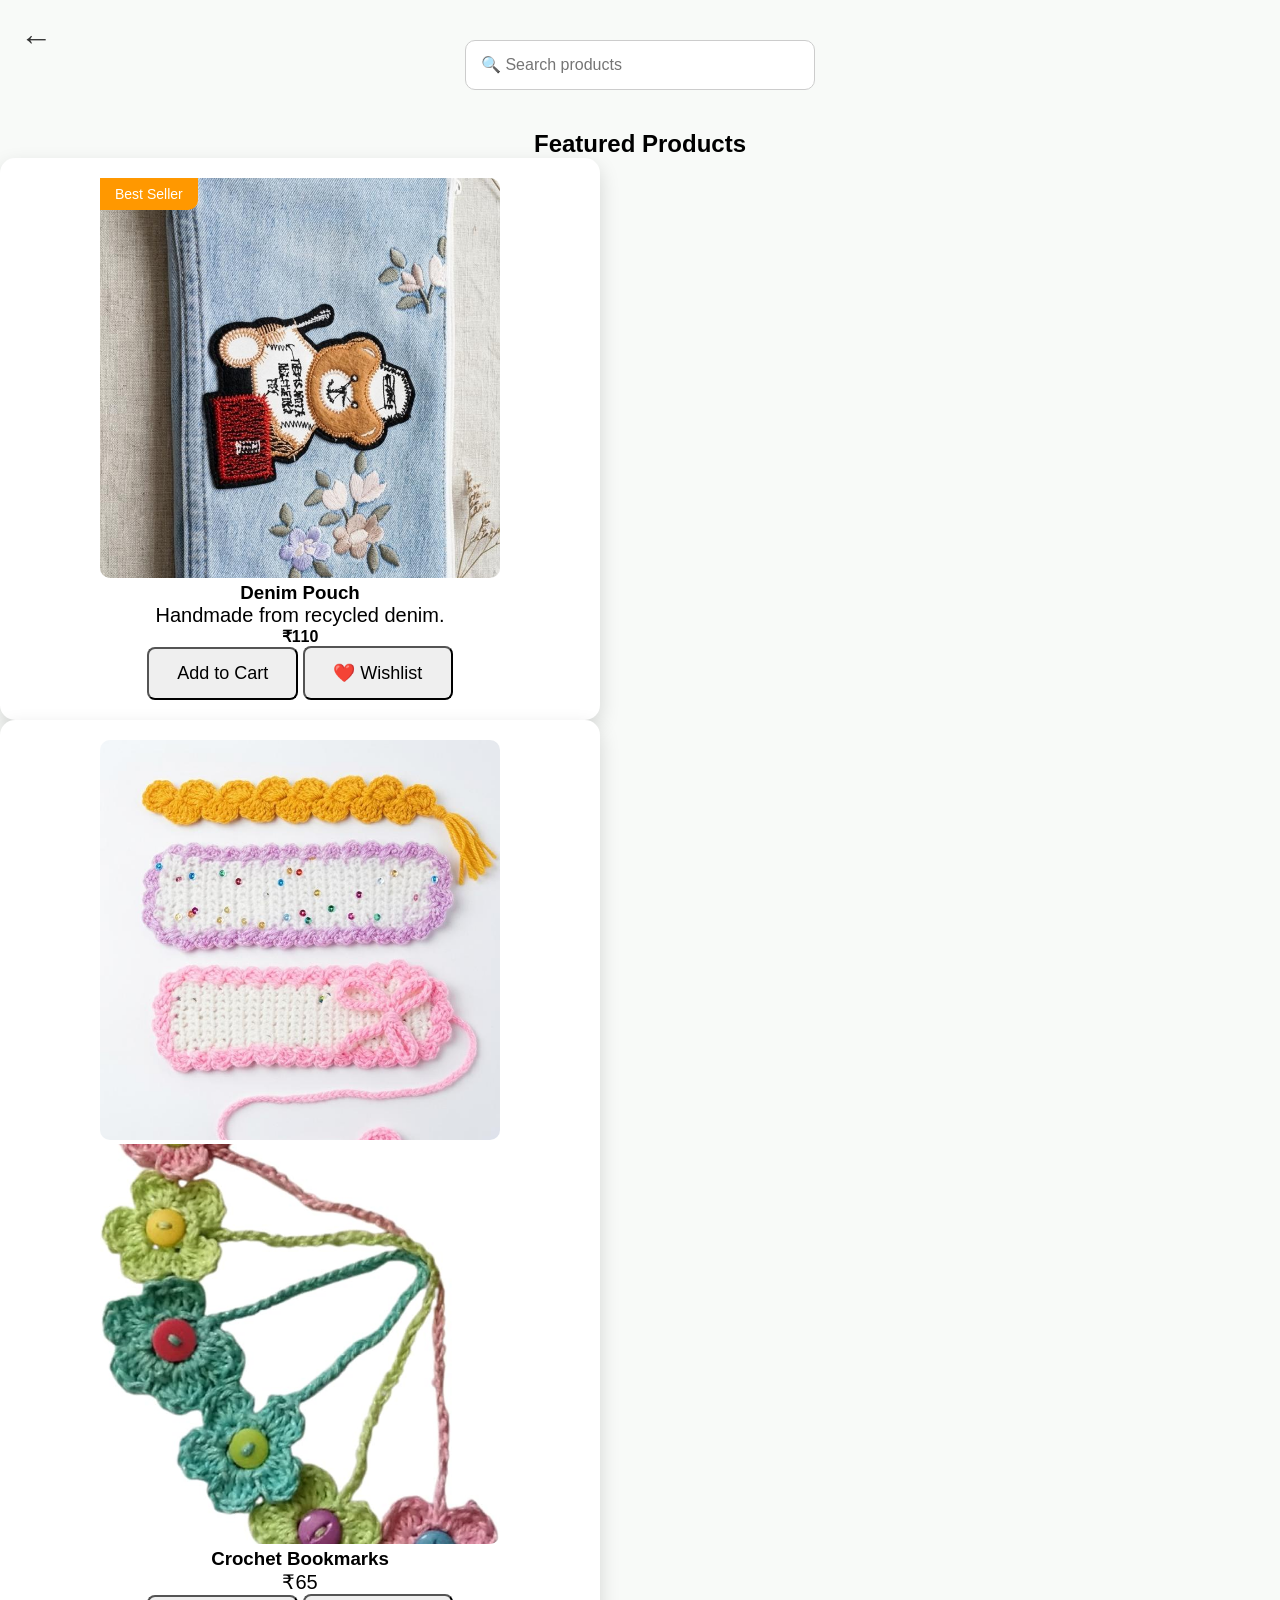
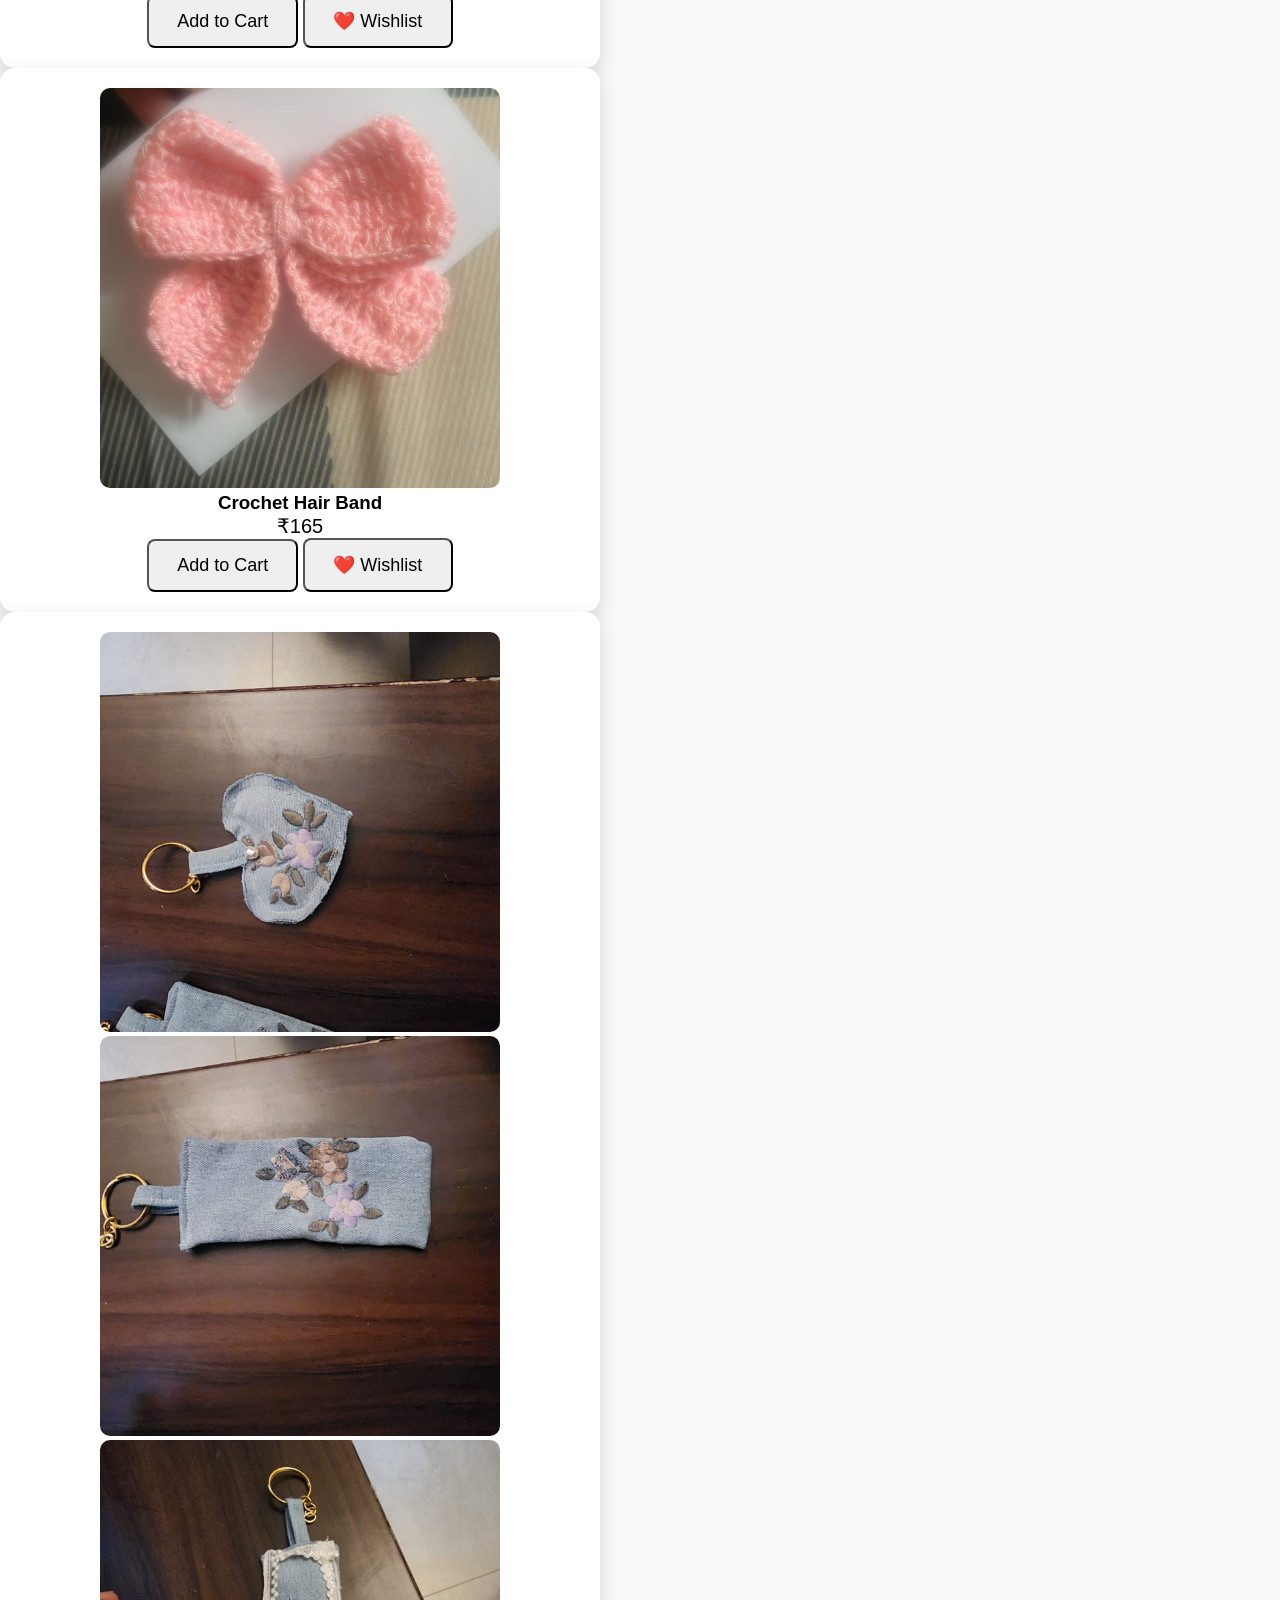
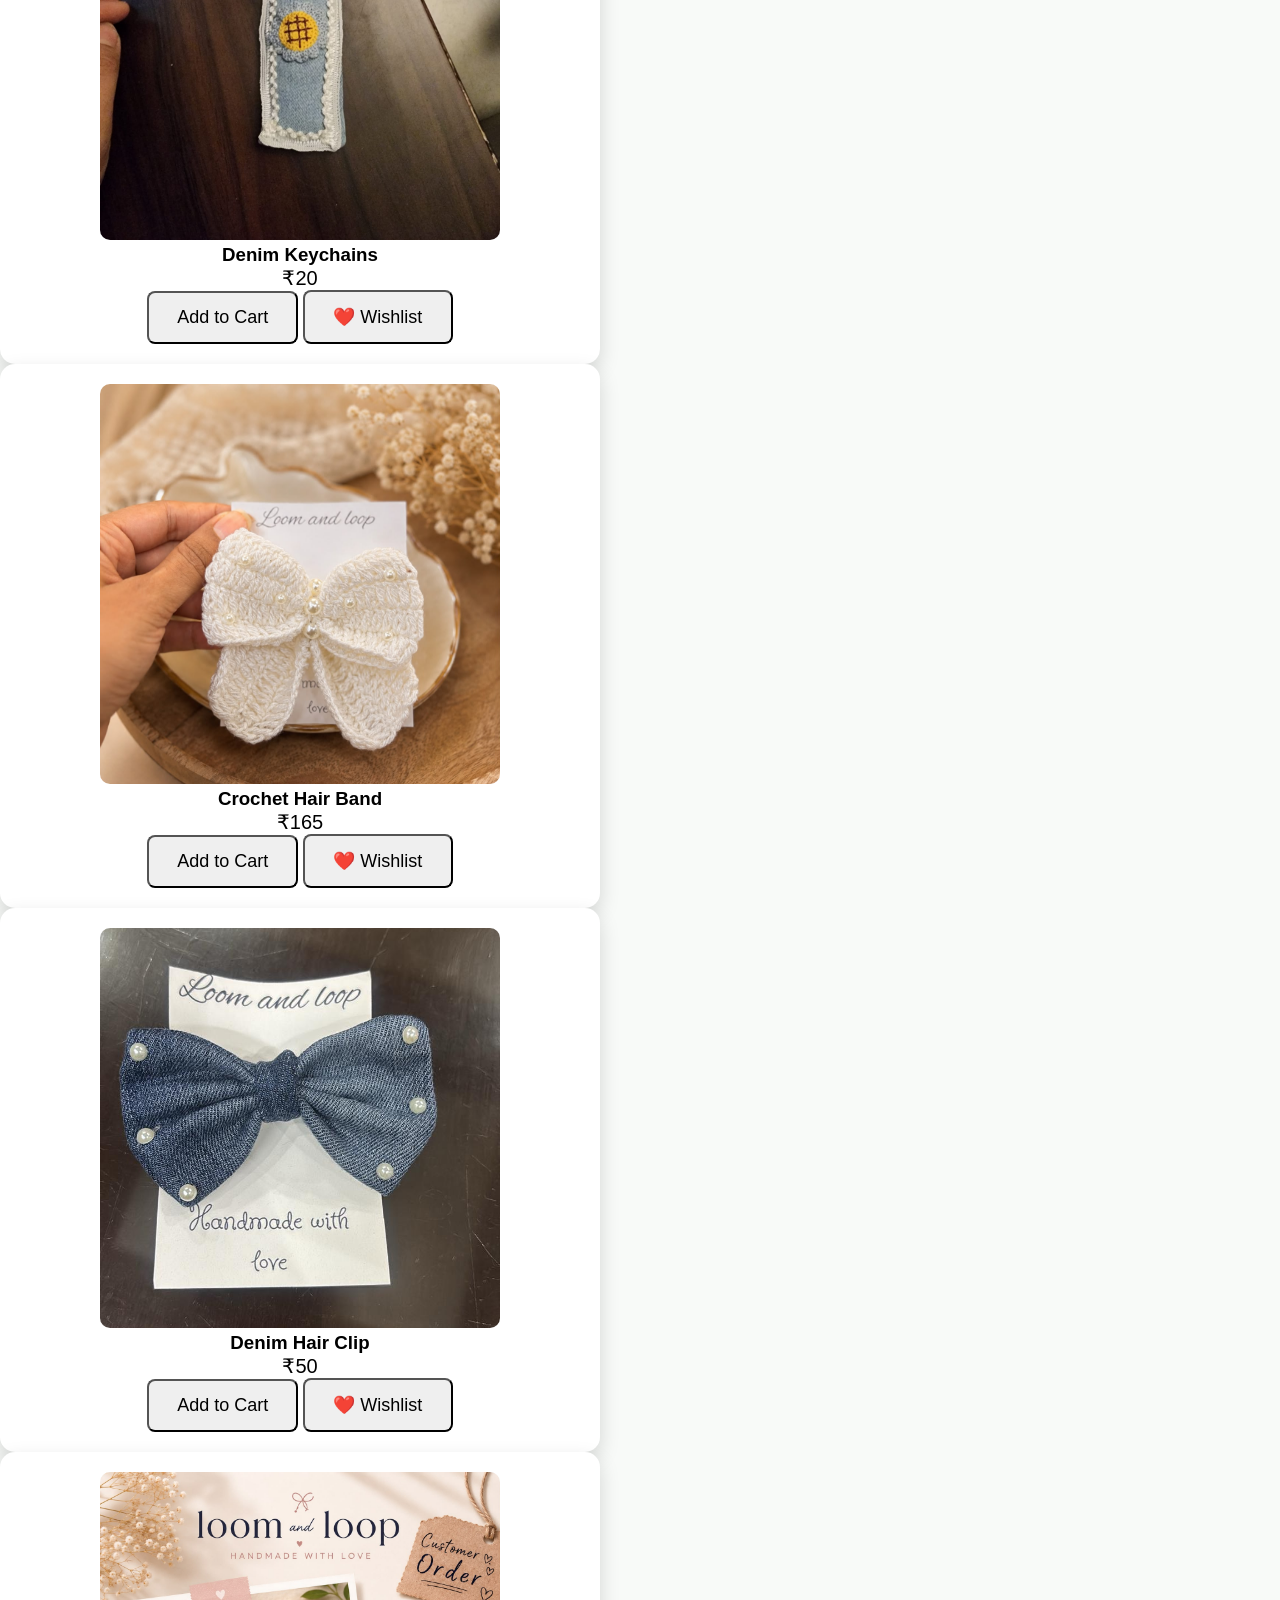
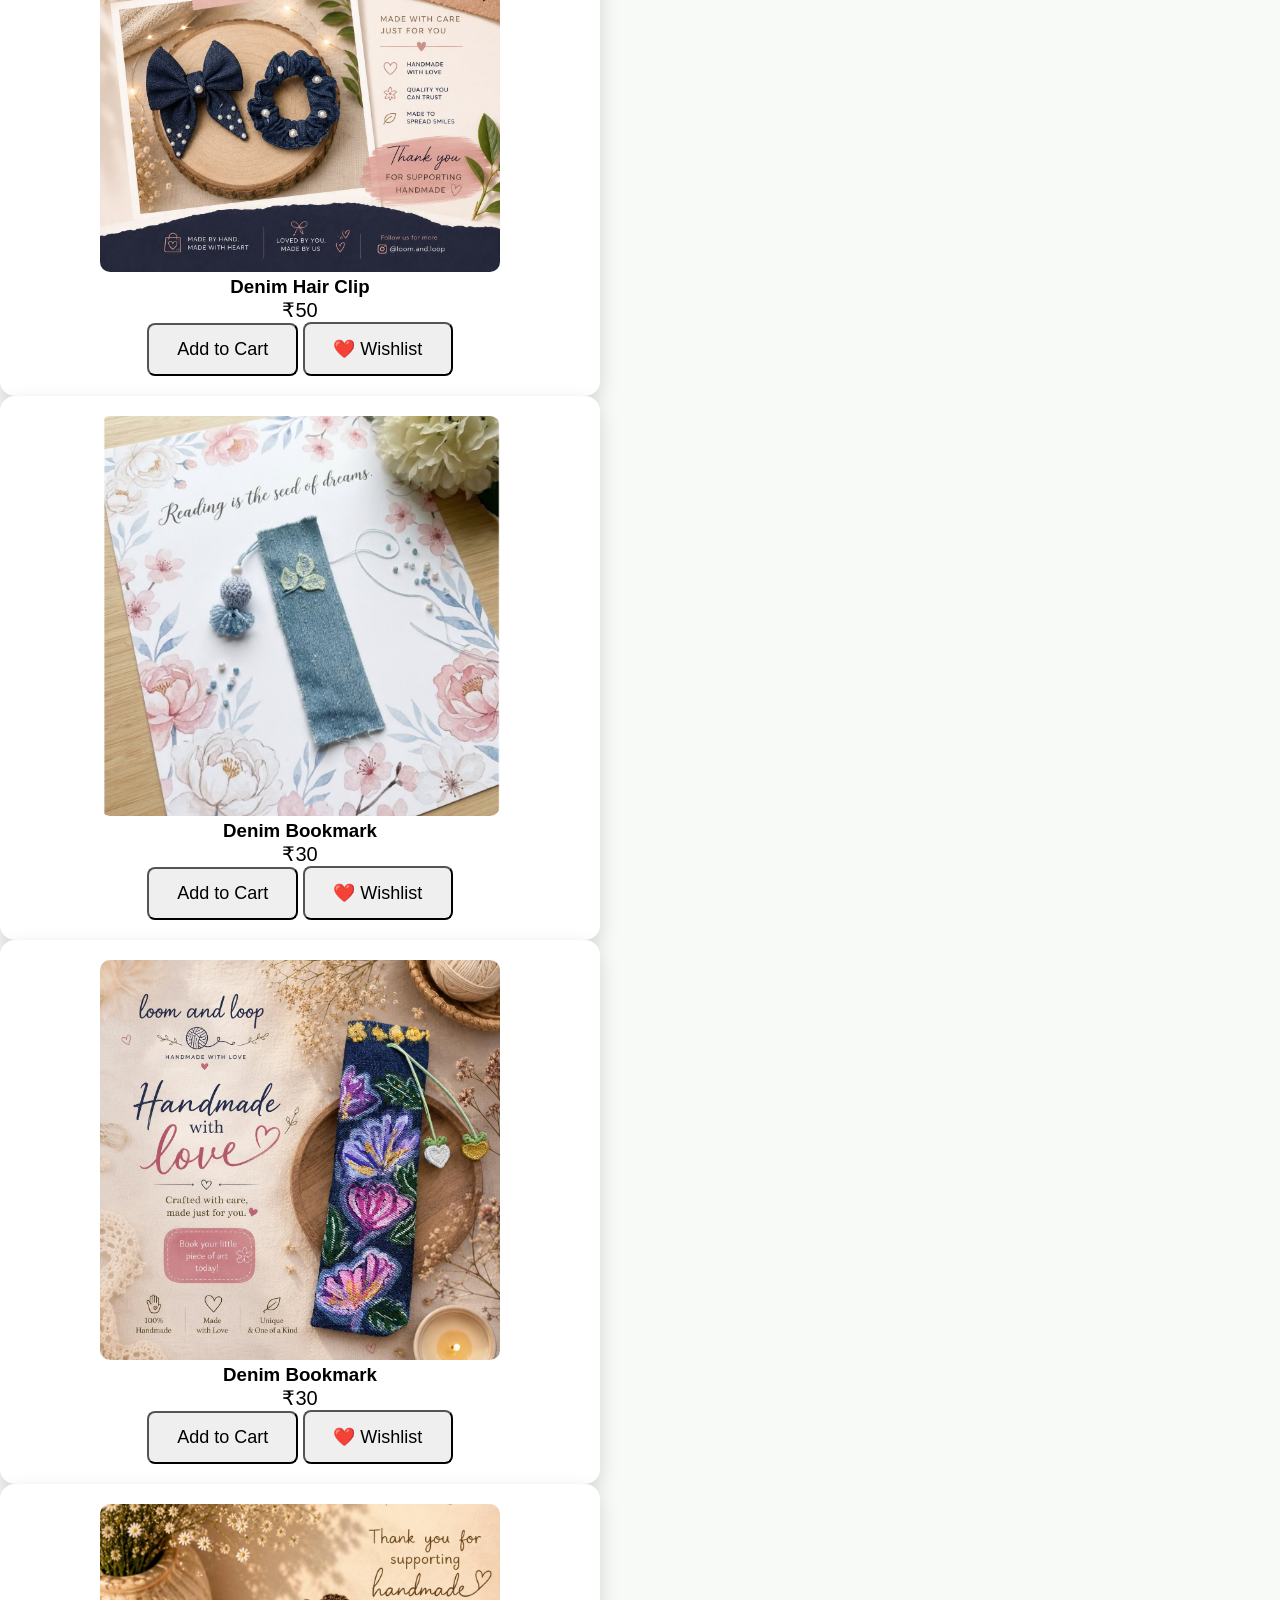
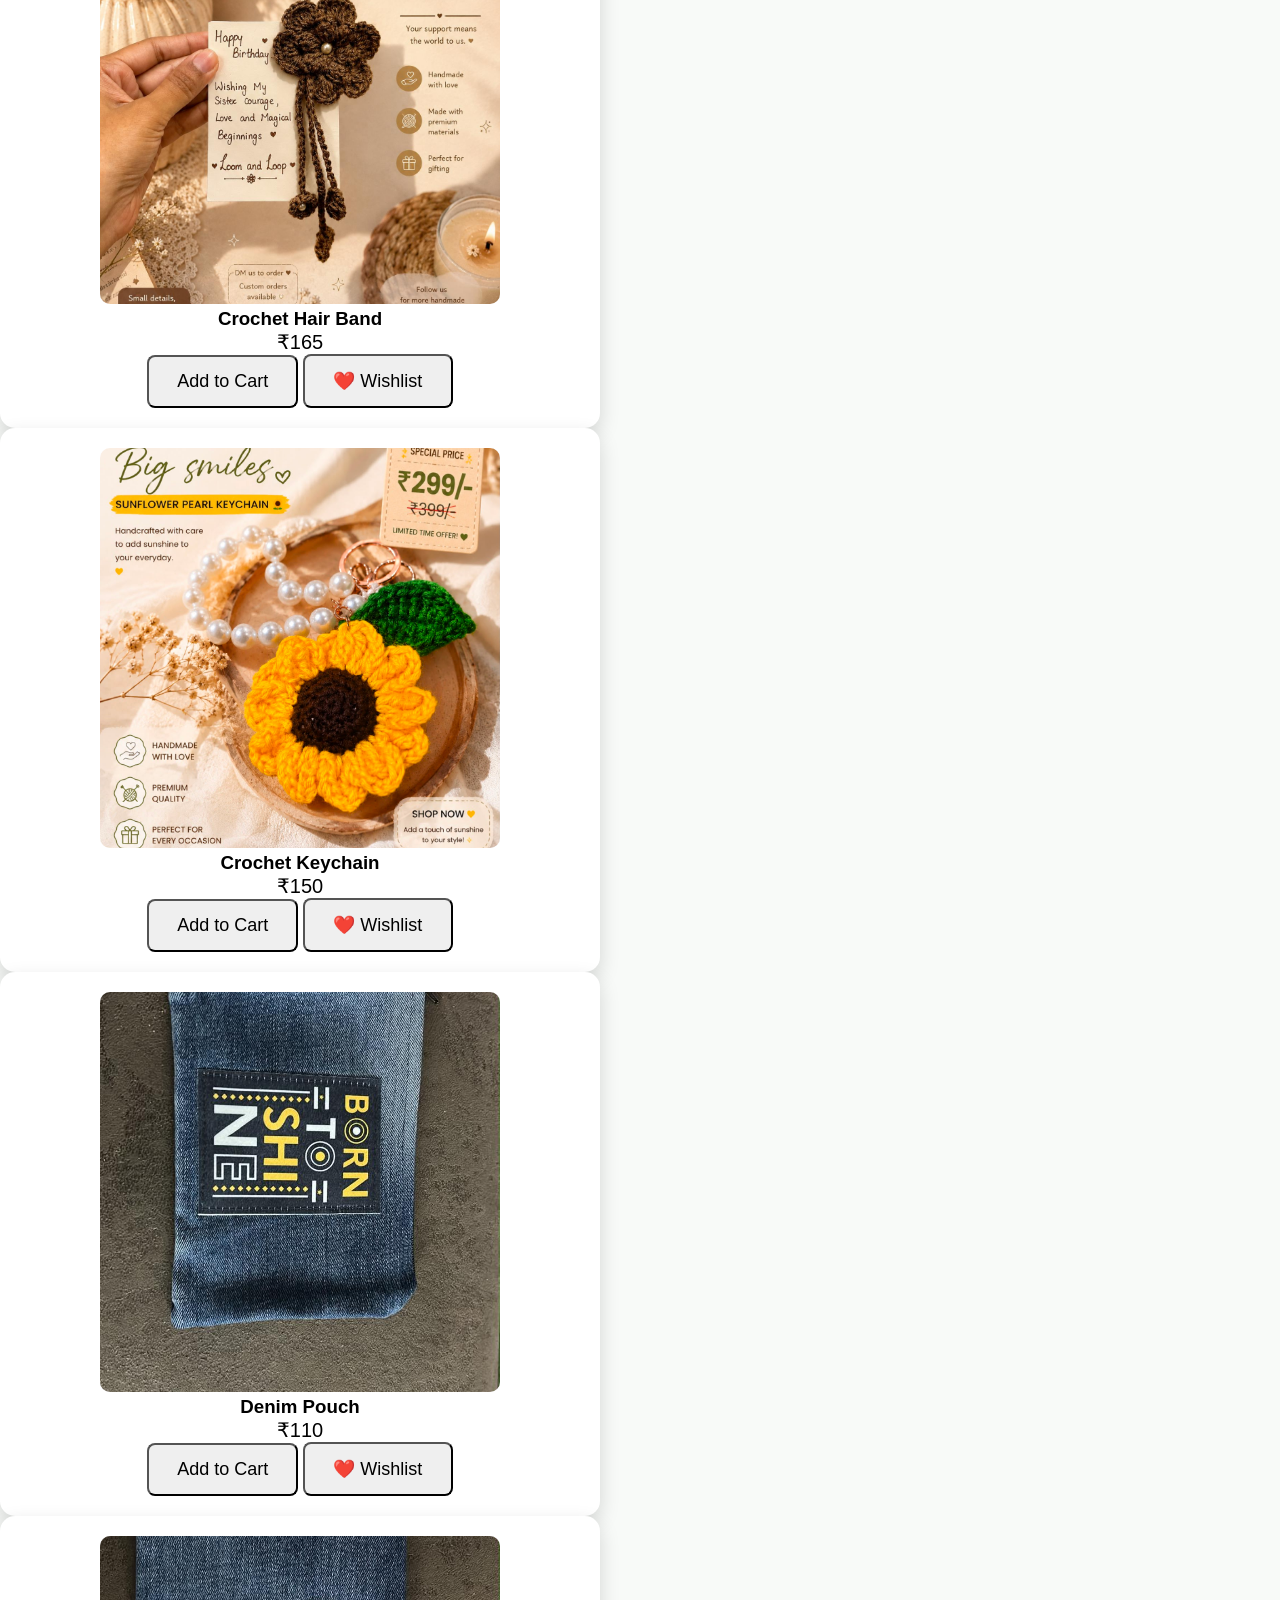
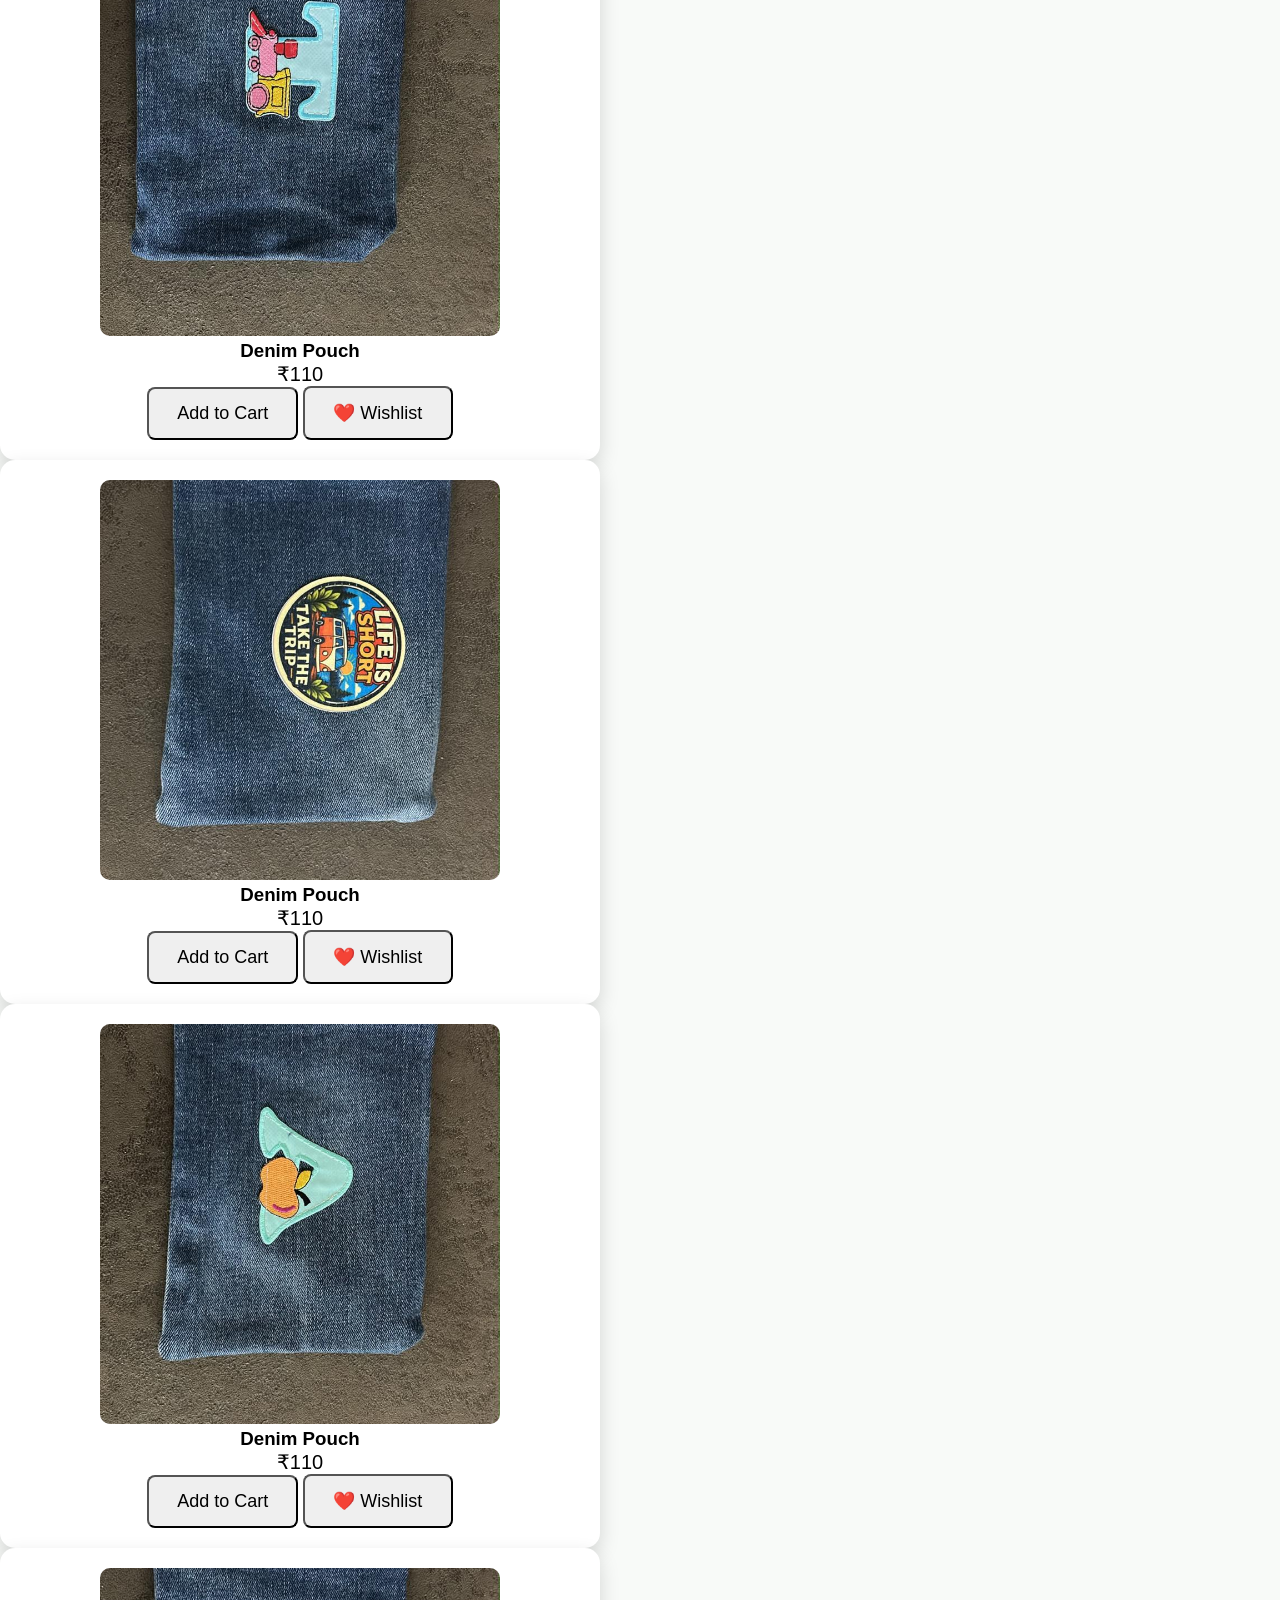
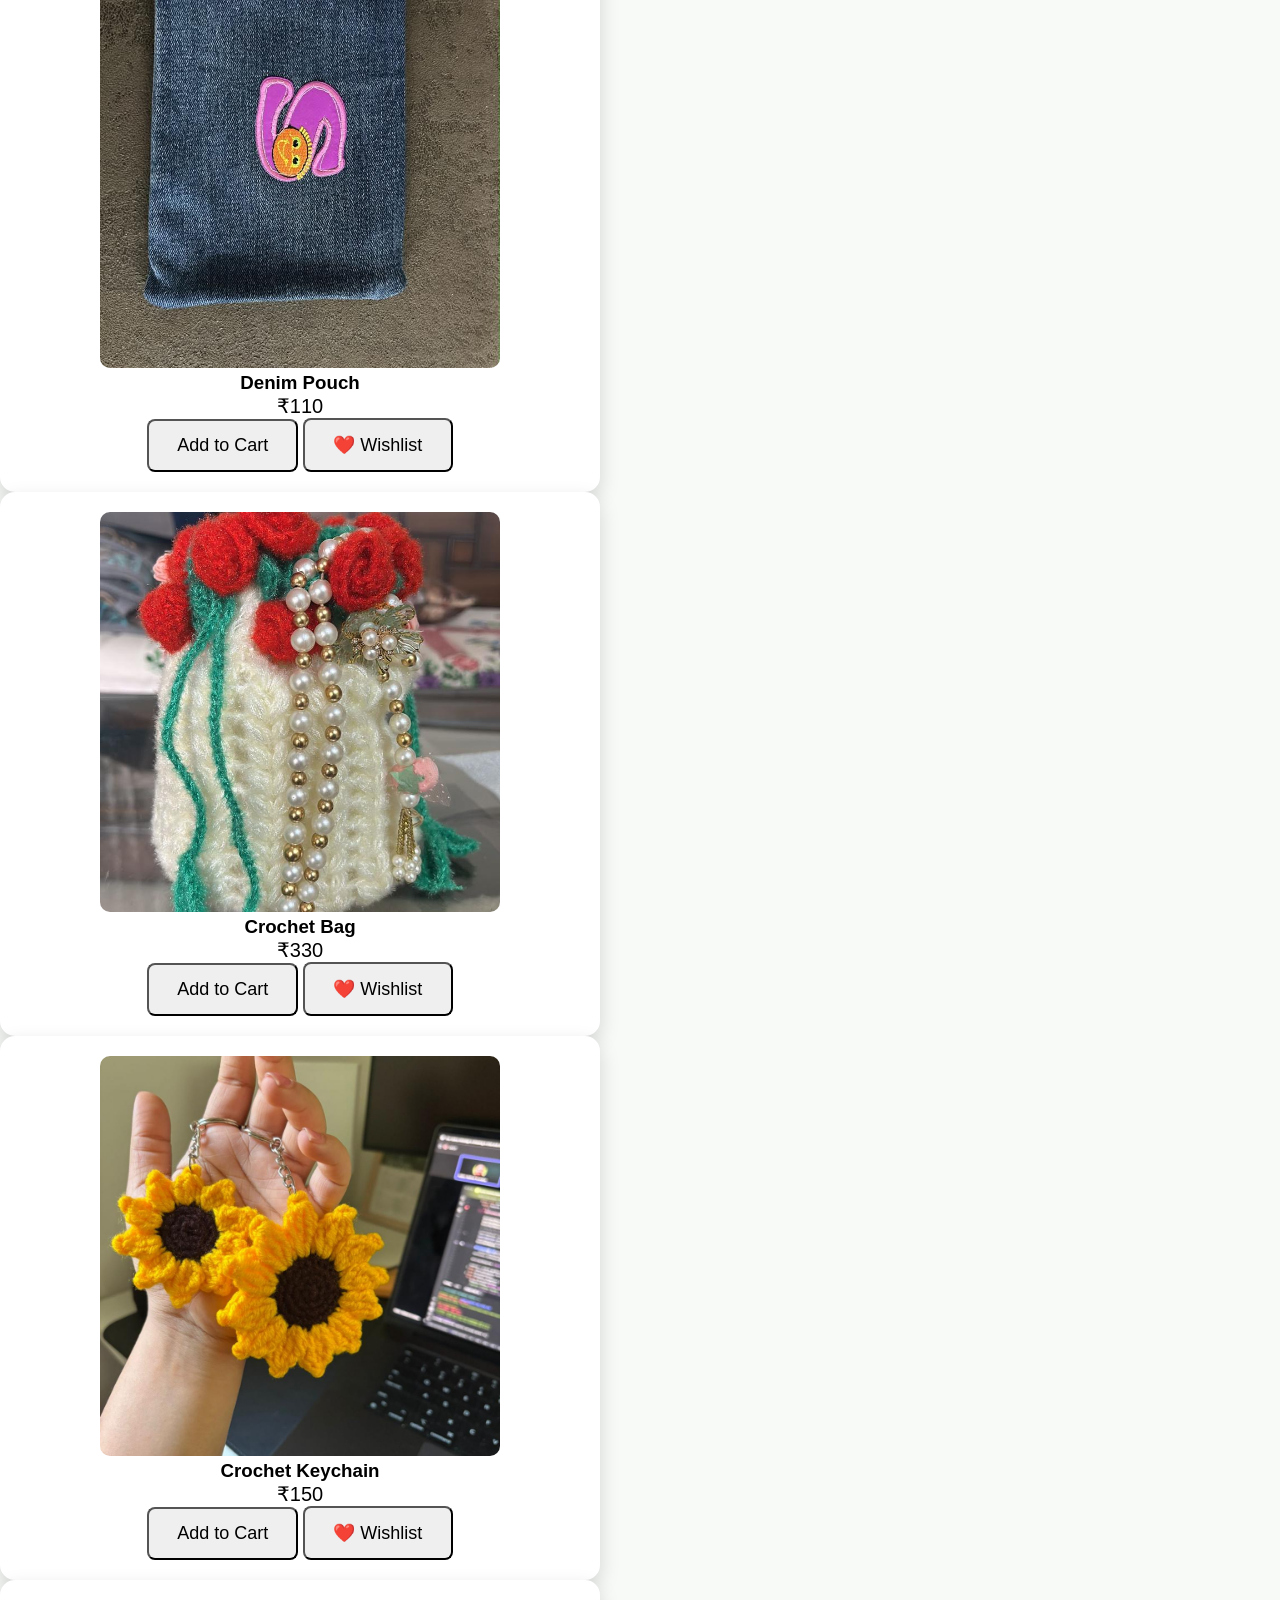
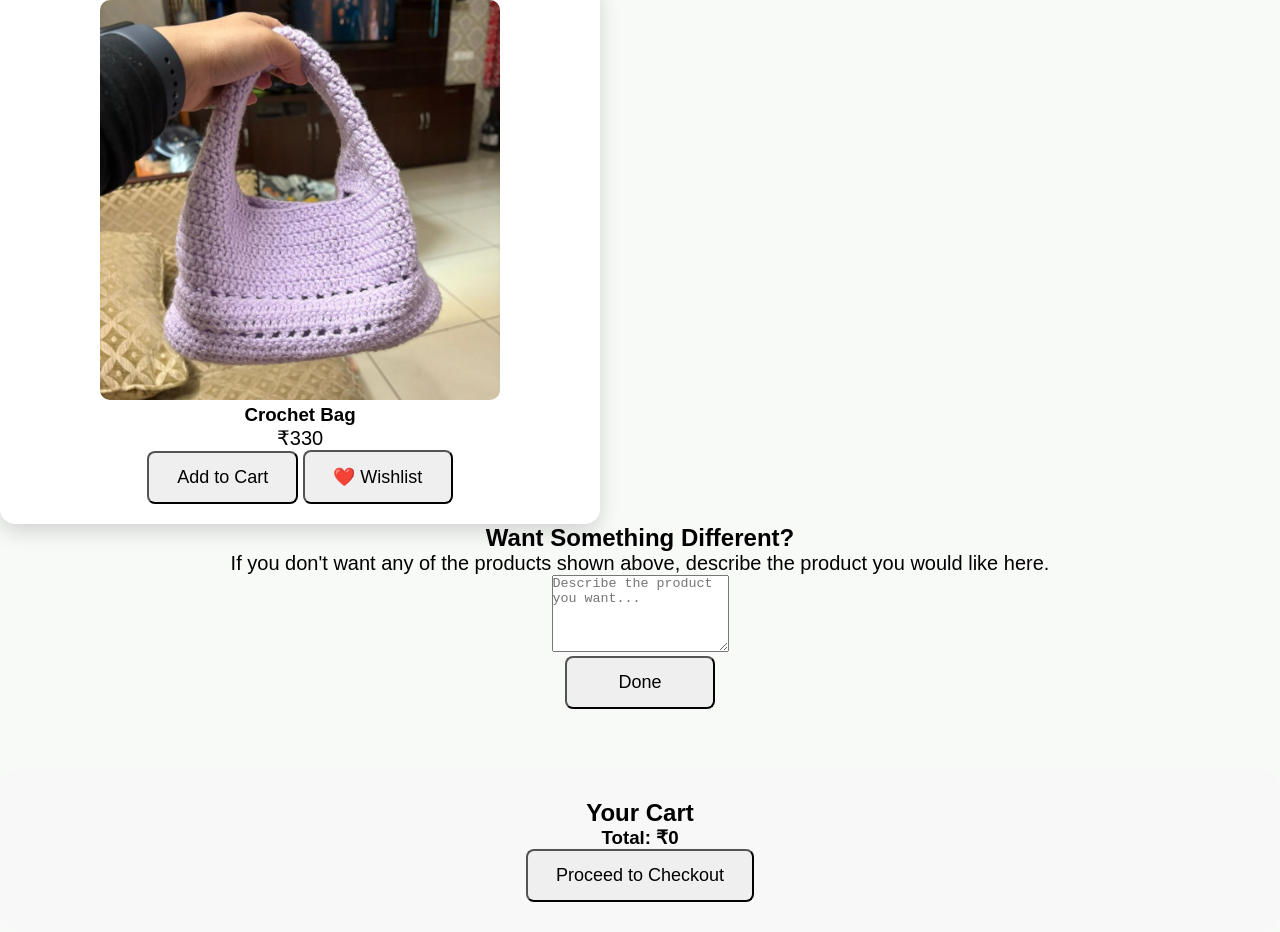
==== commit eb455aee: "Add files via upload" ====
--- a/Sigma Web Development Course/Day 1/shopnow.html
+++ b/Sigma Web Development Course/Day 1/shopnow.html
@@ -30,13 +30,13 @@
         Handmade from recycled denim.
     </p>
 
-    <h4>₹299</h4>
+    <h4>₹110</h4>
 
     <div class="buttons">
 
         <button class="add-to-cart"
             data-name="Denim Pouch"
-            data-price="299">
+            data-price="110">
 
             Add to Cart
 
@@ -58,11 +58,11 @@
         <img src="bookmark.jpg" alt="Crochet Bookmark">
         <h3>Crochet Bookmarks</h3>
 
-        <p>₹99</p>
+        <p>₹65</p>
 
 <button class="add-to-cart"
         data-name="Crochet Bookmark"
-        data-price="99">
+        data-price="65">
     Add to Cart
 </button>
 <button class="wishlist">
@@ -72,15 +72,15 @@
     </div>
 
     <div class="card">
-        <img src="hair clip.png" alt="Denim Hair Clip">
-
-        <h3>Denim Hair Clip</h3>
-
-        <p>₹149</p>
+        <img src="WhatsApp Image 2026-07-03 at 3.37.09 PM.jpeg" alt="Denim">
+
+        <h3>Crochet Hair Band</h3>
+
+        <p>₹165</p>
 
 <button class="add-to-cart"
-        data-name="Hair Clip"
-        data-price="149">
+        data-name="Crochet Hair Band"
+        data-price="165">
     Add to Cart
 </button>
 <button class="wishlist">
@@ -93,13 +93,13 @@
         <img src="keychain.jpg" alt="Denim Keychain">
         <img src="keychain2.jpg" alt="Denim Keychain">
         <img src="keychain3.jpg" alt="Denim Keychain">
-        <h3>Denim Keychains and Bookmarks</h3>
-
-        <p>₹199</p>
+        <h3>Denim Keychains</h3>
+
+        <p>₹20</p>
 
 <button class="add-to-cart"
-        data-name="Denim Keychain and Bookmarks"
-        data-price="199">
+        data-name="Denim Keychains"
+        data-price="20">
     Add to Cart
 </button>
 <button class="wishlist">
@@ -112,11 +112,11 @@
 
         <h3>Crochet Hair Band</h3>
 
-        <p>₹149</p>
+        <p>₹165</p>
 
 <button class="add-to-cart"
         data-name="Crochet Hair Band"
-        data-price="149">
+        data-price="165">
     Add to Cart
 </button>
 <button class="wishlist">
@@ -127,228 +127,133 @@
 
     <!-- PRODUCT 6 -->
 <div class="card">
-    <img src="product6.png" alt="Product 6">
-    <h3>Product Name 6</h3>
-    <p>₹___</p>
-    <button class="add-to-cart" data-name="Product Name 6" data-price="0">Add to Cart</button>
+    <img src="Unknown-4.jpg" alt="Denim Hair Clip">
+    <h3>Denim Hair Clip</h3>
+    <p>₹50</p>
+    <button class="add-to-cart" data-name="Denim Hair Clip" data-price="50">Add to Cart</button>
     <button class="wishlist">❤️ Wishlist</button>
 </div>
 
 <!-- PRODUCT 7 -->
 <div class="card">
-    <img src="product7.png" alt="Product 7">
-    <h3>Product Name 7</h3>
-    <p>₹___</p>
-    <button class="add-to-cart" data-name="Product Name 7" data-price="0">Add to Cart</button>
+    <img src="WhatsApp Image 2026-08-08 at 5.51.06 PM.jpeg" alt="Product 7">
+    <h3>Denim Hair Clip</h3>
+    <p>₹50</p>
+    <button class="add-to-cart" data-name="Denim Hair Clip" data-price="50">Add to Cart</button>
     <button class="wishlist">❤️ Wishlist</button>
 </div>
 
 <!-- PRODUCT 8 -->
 <div class="card">
-    <img src="product8.png" alt="Product 8">
-    <h3>Product Name 8</h3>
-    <p>₹___</p>
-    <button class="add-to-cart" data-name="Product Name 8" data-price="0">Add to Cart</button>
+    <img src="WhatsApp Image 2026-08-08 at 5.51.08 PM.jpeg" alt="Product 8">
+    <h3>Denim Bookmark</h3>
+    <p>₹30</p>
+    <button class="add-to-cart" data-name="Denim Bookmark" data-price="30">Add to Cart</button>
     <button class="wishlist">❤️ Wishlist</button>
 </div>
 
 <!-- PRODUCT 9 -->
 <div class="card">
-    <img src="product9.png" alt="Product 9">
-    <h3>Product Name 9</h3>
-    <p>₹___</p>
-    <button class="add-to-cart" data-name="Product Name 9" data-price="0">Add to Cart</button>
+    <img src="WhatsApp Image 2026-08-08 at 5.51.09 PM (1).jpeg" alt="Product 9">
+    <h3>Denim Bookmark</h3>
+    <p>₹30</p>
+    <button class="add-to-cart" data-name="Denim Bookmark" data-price="30">Add to Cart</button>
     <button class="wishlist">❤️ Wishlist</button>
 </div>
 
 <!-- PRODUCT 10 -->
 <div class="card">
-    <img src="product10.png" alt="Product 10">
-    <h3>Product Name 10</h3>
-    <p>₹___</p>
-    <button class="add-to-cart" data-name="Product Name 10" data-price="0">Add to Cart</button>
+    <img src="WhatsApp Image 2026-08-08 at 5.51.09 PM.jpeg" alt="Product 10">
+    <h3>Crochet Hair Band</h3>
+    <p>₹165</p>
+    <button class="add-to-cart" data-name="Crochet Hair Band" data-price="165">Add to Cart</button>
     <button class="wishlist">❤️ Wishlist</button>
 </div>
 
 <!-- PRODUCT 11 -->
 <div class="card">
-    <img src="product11.png" alt="Product 11">
-    <h3>Product Name 11</h3>
-    <p>₹___</p>
-    <button class="add-to-cart" data-name="Product Name 11" data-price="0">Add to Cart</button>
+    <img src="WhatsApp Image 2026-08-08 at 5.51.14 PM.jpeg" alt="Product 11">
+    <h3>Crochet Keychain</h3>
+    <p>₹150</p>
+    <button class="add-to-cart" data-name="Crochet Keychain" data-price="150">Add to Cart</button>
     <button class="wishlist">❤️ Wishlist</button>
 </div>
 
 <!-- PRODUCT 12 -->
 <div class="card">
-    <img src="product12.png" alt="Product 12">
-    <h3>Product Name 12</h3>
-    <p>₹___</p>
-    <button class="add-to-cart" data-name="Product Name 12" data-price="0">Add to Cart</button>
+    <img src="WhatsApp Image 2026-09-22 at 4.49.25 PM (1).jpeg" alt="Product 12">
+    <h3>Denim Pouch</h3>
+    <p>₹110</p>
+    <button class="add-to-cart" data-name="Denim Pouch" data-price="110">Add to Cart</button>
     <button class="wishlist">❤️ Wishlist</button>
 </div>
 
 <!-- PRODUCT 13 -->
 <div class="card">
-    <img src="product13.png" alt="Product 13">
-    <h3>Product Name 13</h3>
-    <p>₹___</p>
-    <button class="add-to-cart" data-name="Product Name 13" data-price="0">Add to Cart</button>
+    <img src="WhatsApp Image 2026-09-22 at 4.49.25 PM.jpeg" alt="Product 13">
+    <h3>Denim Pouch</h3>
+    <p>₹110</p>
+    <button class="add-to-cart" data-name="Denim Pouch" data-price="110">Add to Cart</button>
     <button class="wishlist">❤️ Wishlist</button>
 </div>
 
 <!-- PRODUCT 14 -->
 <div class="card">
-    <img src="product14.png" alt="Product 14">
-    <h3>Product Name 14</h3>
-    <p>₹___</p>
-    <button class="add-to-cart" data-name="Product Name 14" data-price="0">Add to Cart</button>
+    <img src="WhatsApp Image 2026-09-22 at 4.49.26 PM (1).jpeg" alt="Product 14">
+    <h3>Denim Pouch</h3>
+    <p>₹110</p>
+    <button class="add-to-cart" data-name="Denim Pouch" data-price="110">Add to Cart</button>
     <button class="wishlist">❤️ Wishlist</button>
 </div>
 
 <!-- PRODUCT 15 -->
 <div class="card">
-    <img src="product15.png" alt="Product 15">
-    <h3>Product Name 15</h3>
-    <p>₹___</p>
-    <button class="add-to-cart" data-name="Product Name 15" data-price="0">Add to Cart</button>
+    <img src="WhatsApp Image 2026-09-22 at 4.49.26 PM (2).jpeg" alt="Product 15">
+    <h3>Denim Pouch</h3>
+    <p>₹110</p>
+    <button class="add-to-cart" data-name="Denim Pouch" data-price="110">Add to Cart</button>
     <button class="wishlist">❤️ Wishlist</button>
 </div>
 
 <!-- PRODUCT 16 -->
 <div class="card">
-    <img src="product16.png" alt="Product 16">
-    <h3>Product Name 16</h3>
-    <p>₹___</p>
-    <button class="add-to-cart" data-name="Product Name 16" data-price="0">Add to Cart</button>
+    <img src="WhatsApp Image 2026-09-22 at 4.49.26 PM.jpeg" alt="Product 16">
+    <h3>Denim Pouch</h3>
+    <p>₹110</p>
+    <button class="add-to-cart" data-name="Denim Pouch" data-price="110">Add to Cart</button>
     <button class="wishlist">❤️ Wishlist</button>
 </div>
 
 <!-- PRODUCT 17 -->
 <div class="card">
-    <img src="product17.png" alt="Product 17">
-    <h3>Product Name 17</h3>
-    <p>₹___</p>
-    <button class="add-to-cart" data-name="Product Name 17" data-price="0">Add to Cart</button>
-    <button class="wishlist">❤️ Wishlist</button>
-</div>
-
-<!-- PRODUCT 18 -->
-<div class="card">
-    <img src="product18.png" alt="Product 18">
-    <h3>Product Name 18</h3>
-    <p>₹___</p>
-    <button class="add-to-cart" data-name="Product Name 18" data-price="0">Add to Cart</button>
-    <button class="wishlist">❤️ Wishlist</button>
-</div>
-
-<!-- PRODUCT 19 -->
-<div class="card">
-    <img src="product19.png" alt="Product 19">
-    <h3>Product Name 19</h3>
-    <p>₹___</p>
-    <button class="add-to-cart" data-name="Product Name 19" data-price="0">Add to Cart</button>
-    <button class="wishlist">❤️ Wishlist</button>
-</div>
+    <img src="WhatsApp Image 2026-09-24 at 7.53.54 PM.jpeg" alt="Product 17">
+    <h3>Crochet Bag</h3>
+    <p>₹330</p>
+    <button class="add-to-cart" data-name="Crochet Bag" data-price="330">Add to Cart</button>
+    <button class="wishlist">❤️ Wishlist</button>
+</div>
+
+
 
 <!-- PRODUCT 20 -->
 <div class="card">
-    <img src="product20.png" alt="Product 20">
-    <h3>Product Name 20</h3>
-    <p>₹___</p>
-    <button class="add-to-cart" data-name="Product Name 20" data-price="0">Add to Cart</button>
+    <img src="WhatsApp Image 2026-09-24 at 7.55.48 PM (2).jpeg" alt="Product 20">
+    <h3>Crochet Keychain</h3>
+    <p>₹150</p>
+    <button class="add-to-cart" data-name="Crochet Keychain" data-price="150">Add to Cart</button>
     <button class="wishlist">❤️ Wishlist</button>
 </div>
 
 <!-- PRODUCT 21 -->
 <div class="card">
-    <img src="product21.png" alt="Product 21">
-    <h3>Product Name 21</h3>
-    <p>₹___</p>
-    <button class="add-to-cart" data-name="Product Name 21" data-price="0">Add to Cart</button>
-    <button class="wishlist">❤️ Wishlist</button>
-</div>
-
-<!-- PRODUCT 22 -->
-<div class="card">
-    <img src="product22.png" alt="Product 22">
-    <h3>Product Name 22</h3>
-    <p>₹___</p>
-    <button class="add-to-cart" data-name="Product Name 22" data-price="0">Add to Cart</button>
-    <button class="wishlist">❤️ Wishlist</button>
-</div>
-
-<!-- PRODUCT 23 -->
-<div class="card">
-    <img src="product23.png" alt="Product 23">
-    <h3>Product Name 23</h3>
-    <p>₹___</p>
-    <button class="add-to-cart" data-name="Product Name 23" data-price="0">Add to Cart</button>
-    <button class="wishlist">❤️ Wishlist</button>
-</div>
-
-<!-- PRODUCT 24 -->
-<div class="card">
-    <img src="product24.png" alt="Product 24">
-    <h3>Product Name 24</h3>
-    <p>₹___</p>
-    <button class="add-to-cart" data-name="Product Name 24" data-price="0">Add to Cart</button>
-    <button class="wishlist">❤️ Wishlist</button>
-</div>
-
-<!-- PRODUCT 25 -->
-<div class="card">
-    <img src="product25.png" alt="Product 25">
-    <h3>Product Name 25</h3>
-    <p>₹___</p>
-    <button class="add-to-cart" data-name="Product Name 25" data-price="0">Add to Cart</button>
-    <button class="wishlist">❤️ Wishlist</button>
-</div>
-
-<!-- PRODUCT 26 -->
-<div class="card">
-    <img src="product26.png" alt="Product 26">
-    <h3>Product Name 26</h3>
-    <p>₹___</p>
-    <button class="add-to-cart" data-name="Product Name 26" data-price="0">Add to Cart</button>
-    <button class="wishlist">❤️ Wishlist</button>
-</div>
-
-<!-- PRODUCT 27 -->
-<div class="card">
-    <img src="product27.png" alt="Product 27">
-    <h3>Product Name 27</h3>
-    <p>₹___</p>
-    <button class="add-to-cart" data-name="Product Name 27" data-price="0">Add to Cart</button>
-    <button class="wishlist">❤️ Wishlist</button>
-</div>
-
-<!-- PRODUCT 28 -->
-<div class="card">
-    <img src="product28.png" alt="Product 28">
-    <h3>Product Name 28</h3>
-    <p>₹___</p>
-    <button class="add-to-cart" data-name="Product Name 28" data-price="0">Add to Cart</button>
-    <button class="wishlist">❤️ Wishlist</button>
-</div>
-
-<!-- PRODUCT 29 -->
-<div class="card">
-    <img src="product29.png" alt="Product 29">
-    <h3>Product Name 29</h3>
-    <p>₹___</p>
-    <button class="add-to-cart" data-name="Product Name 29" data-price="0">Add to Cart</button>
-    <button class="wishlist">❤️ Wishlist</button>
-</div>
-
-<!-- PRODUCT 30 -->
-<div class="card">
-    <img src="product30.png" alt="Product 30">
-    <h3>Product Name 30</h3>
-    <p>₹___</p>
-    <button class="add-to-cart" data-name="Product Name 30" data-price="0">Add to Cart</button>
-    <button class="wishlist">❤️ Wishlist</button>
-</div>
+    <img src="WhatsApp Image 2026-09-24 at 7.55.48 PM.jpeg" alt="Product 21">
+    <h3>Crochet Bag</h3>
+    <p>₹330</p>
+    <button class="add-to-cart" data-name="Crochet Bag" data-price="330">Add to Cart</button>
+    <button class="wishlist">❤️ Wishlist</button>
+</div>
+
+
 
 </div>
 
--- a/Sigma Web Development Course/Day 1/style.css
+++ b/Sigma Web Development Course/Day 1/style.css
@@ -2234,8 +2234,8 @@
 }
 
 .card img {
-    width: 250px;
-    height: 250px;
+    width: 400px;
+    height: 400px;
     object-fit: cover;
     border-radius: 10px;
 }
